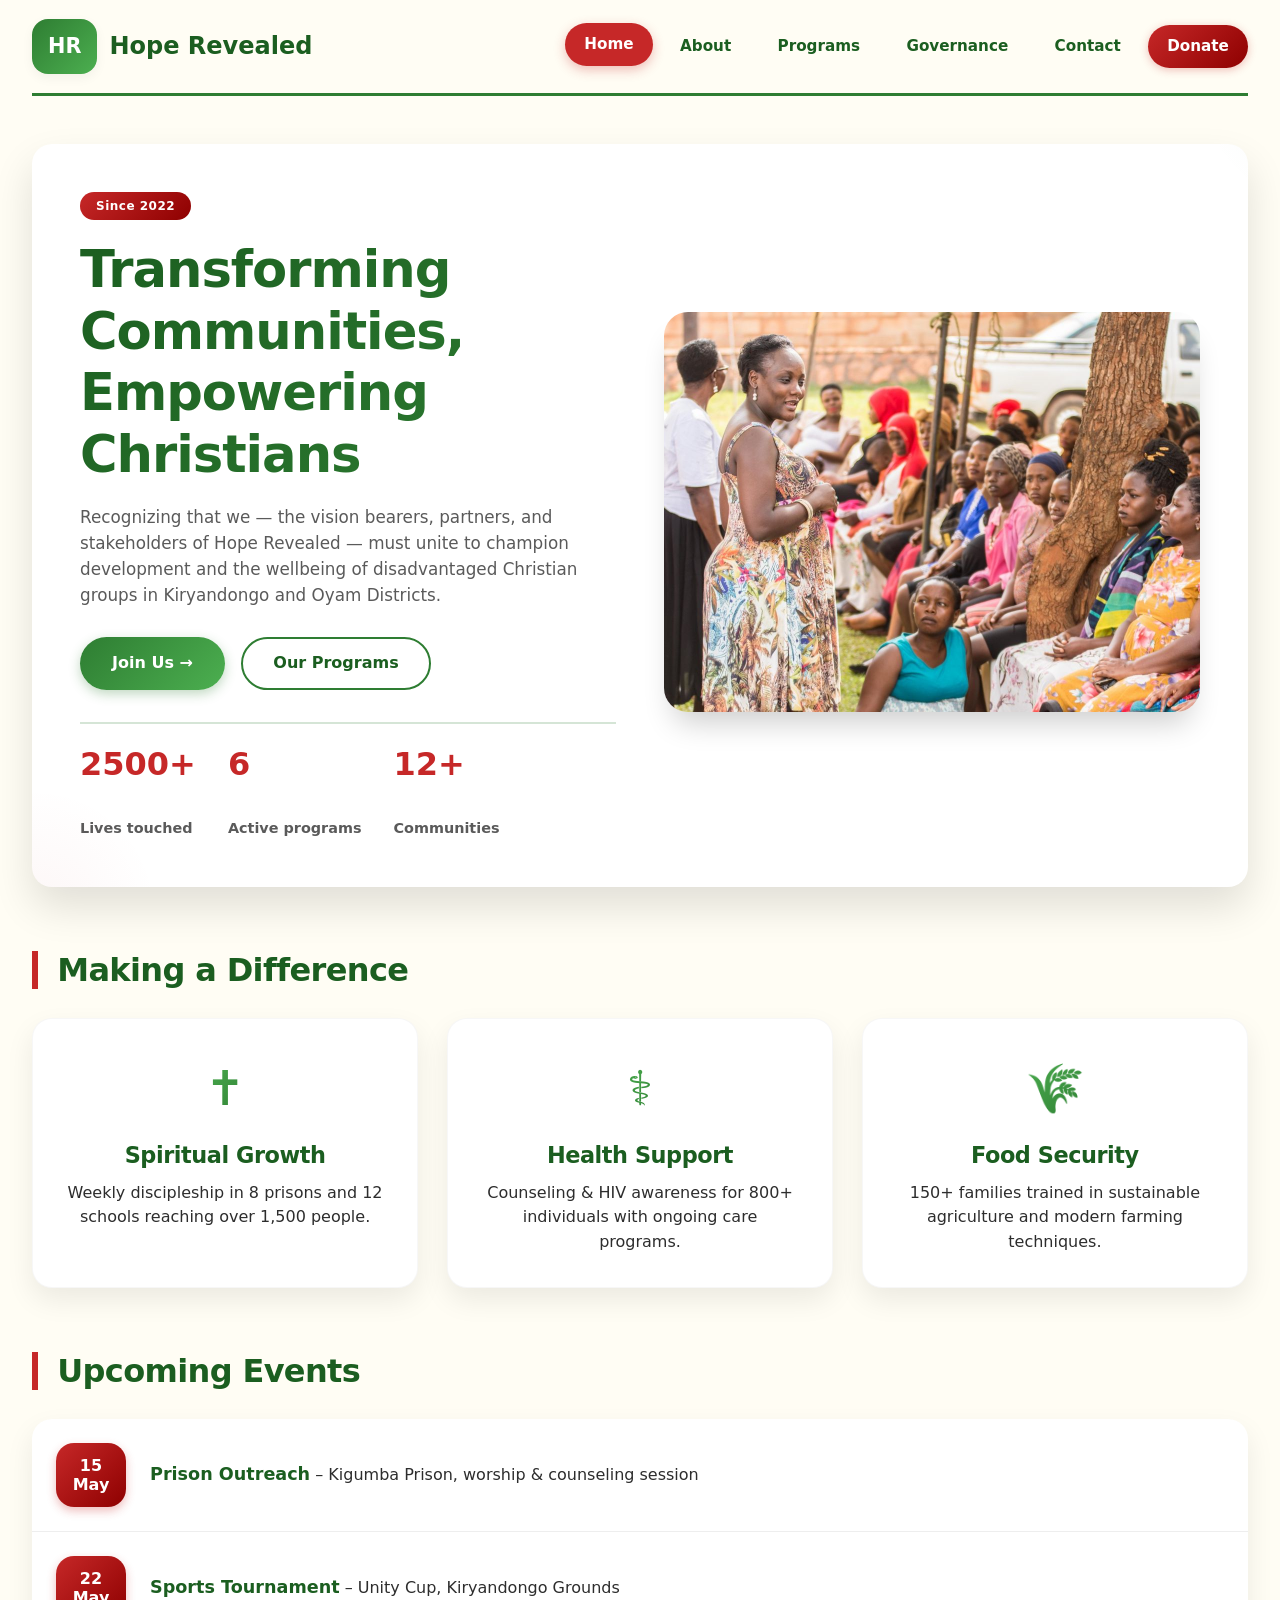
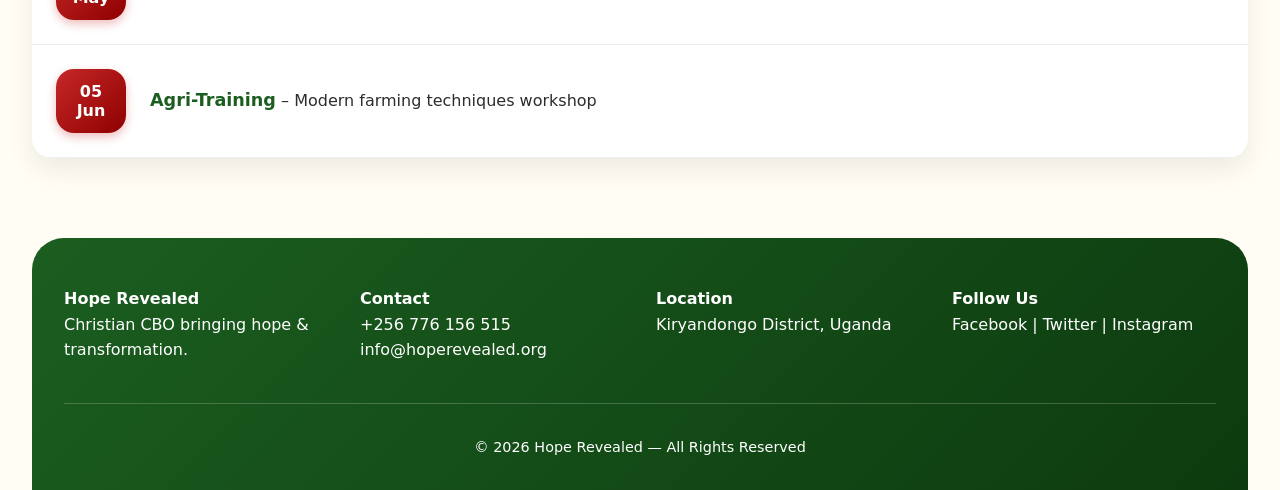
==== index.html @ 09e54751 "Update index.html" ====
<!-- index.html (Home Page) -->
<!doctype html>
<html lang="en">
<head>
  <meta charset="utf-8" />
  <meta name="viewport" content="width=device-width,initial-scale=1" />
  <meta name="description" content="Hope Revealed - Christian Community-Based Organization transforming communities in Kiryandongo and Oyam Districts, Uganda." />
  <title>Hope Revealed — Transforming Communities | Home</title>
  <link rel="stylesheet" href="styles.css" />
  <style>
    /* Quick fix for any missing styles */
    body { margin: 0; padding: 0; }
    .wrap { max-width: 1280px; margin: 0 auto; padding: 0 32px; }
  </style>
</head>
<body>
  <div class="wrap">
    <header>
      <a href="logo.png" class="logo">
        <div>HR</div> 
        <span>Hope Revealed</span>
      </a>
      <nav>
        <a href="index.html" class="active">Home</a>
        <a href="about.html">About</a>
        <a href="programs.html">Programs</a>
        <a href="governance.html">Governance</a>
        <a href="contact.html">Contact</a>
        <a href="donate.html" class="cta">Donate</a>
      </nav>
      <button class="mobile-menu-btn" aria-label="Menu">☰</button>
    </header>

    <main>
      <!-- Hero Section -->
      <section class="hero">
        <div class="hero-content">
          <span class="badge">Since 2022</span>
          <h1>Transforming Communities,<br>Empowering Christians</h1>
          <p>
            Recognizing that we — the vision bearers, partners, and stakeholders of Hope Revealed — must unite to champion development and the wellbeing of disadvantaged Christian groups in Kiryandongo and Oyam Districts.
          </p>
          <div class="actions">
            <a href="donate.html" class="primary">Join Us →</a>
            <a href="programs.html" class="secondary">Our Programs</a>
          </div>
          <div class="stats">
            <div><span>2,500+</span><br>Lives touched</div>
            <div><span>6</span><br>Active programs</div>
            <div><span>12+</span><br>Communities</div>
          </div>
        </div>
        <div class="hero-image">
          <img src="communitygathering.jpg" alt="Community gathering in Uganda">
        </div>
      </section>

      <!-- Impact Preview -->
      <section class="impact-preview">
        <h3>Making a Difference</h3>
        <div class="impact-grid">
          <div class="impact-card">
            <div class="impact-icon">✝️</div>
            <h4>Spiritual Growth</h4>
            <p>Weekly discipleship in 8 prisons and 12 schools reaching over 1,500 people.</p>
          </div>
          <div class="impact-card">
            <div class="impact-icon">⚕️</div>
            <h4>Health Support</h4>
            <p>Counseling & HIV awareness for 800+ individuals with ongoing care programs.</p>
          </div>
          <div class="impact-card">
            <div class="impact-icon">🌾</div>
            <h4>Food Security</h4>
            <p>150+ families trained in sustainable agriculture and modern farming techniques.</p>
          </div>
        </div>
      </section>

      <!-- Upcoming Events -->
      <section class="events">
        <h3>Upcoming Events</h3>
        <div class="events-list">
          <div class="event-item">
            <div class="event-date">15<br>May</div>
            <div class="event-detail"><strong>Prison Outreach</strong> – Kigumba Prison, worship & counseling session</div>
          </div>
          <div class="event-item">
            <div class="event-date">22<br>May</div>
            <div class="event-detail"><strong>Sports Tournament</strong> – Unity Cup, Kiryandongo Grounds</div>
          </div>
          <div class="event-item">
            <div class="event-date">05<br>Jun</div>
            <div class="event-detail"><strong>Agri-Training</strong> – Modern farming techniques workshop</div>
          </div>
        </div>
      </section>
    </main>

    <footer>
      <div class="footer-grid">
        <div><strong>Hope Revealed</strong><br>Christian CBO bringing hope & transformation.</div>
        <div><strong>Contact</strong><br>+256 776 156 515<br>info@hoperevealed.org</div>
        <div><strong>Location</strong><br>Kiryandongo District, Uganda</div>
        <div><strong>Follow Us</strong><br>Facebook | Twitter | Instagram</div>
      </div>
      <div class="footer-bottom">© <span id="year"></span> Hope Revealed — All Rights Reserved</div>
    </footer>
  </div>
  <script src="script.js"></script>
</body>
</html>
---- styles.css ----
/* styles.css - Modern Charity Website with Enhanced Graphics & UX */
:root {
  --green: #2e7d32;
  --green-dark: #1b5e20;
  --green-light: #4caf50;
  --red: #c62828;
  --red-dark: #8e0000;
  --cream: #fffdf4;
  --text: #2d2d2d;
  --text-light: #5a5a5a;
  --card: #ffffff;
  --radius: 20px;
  --radius-sm: 14px;
  --maxw: 1280px;
  --shadow-sm: 0 4px 12px rgba(0,0,0,0.05);
  --shadow-md: 0 12px 28px rgba(0,0,0,0.08);
  --shadow-lg: 0 20px 40px rgba(0,0,0,0.12);
  --transition: all 0.3s cubic-bezier(0.2, 0.9, 0.4, 1.1);
}

* {
  margin: 0;
  padding: 0;
  box-sizing: border-box;
}

body {
  background: var(--cream);
  color: var(--text);
  line-height: 1.55;
  font-family: 'Inter', system-ui, -apple-system, 'Segoe UI', Roboto, 'Helvetica Neue', sans-serif;
  overflow-x: hidden;
}

.wrap {
  max-width: var(--maxw);
  margin: 0 auto;
  padding: 0 32px;
}

/* Typography */
h1, h2, h3, h4 {
  font-weight: 700;
  line-height: 1.2;
  letter-spacing: -0.02em;
}

h1 {
  font-size: 3.2rem;
  background: linear-gradient(135deg, var(--green-dark) 0%, var(--green) 100%);
  -webkit-background-clip: text;
  background-clip: text;
  color: transparent;
  margin-bottom: 1rem;
}

h3 {
  font-size: 2rem;
  margin-bottom: 1.8rem;
  border-left: 6px solid var(--red);
  padding-left: 1.2rem;
  color: var(--green-dark);
}

/* Header - Enhanced */
header {
  display: flex;
  justify-content: space-between;
  align-items: center;
  padding: 1.2rem 0;
  border-bottom: 3px solid var(--green);
  flex-wrap: wrap;
  gap: 1rem;
  backdrop-filter: blur(0px);
  background: rgba(255, 253, 244, 0.95);
  position: sticky;
  top: 0;
  z-index: 100;
  transition: var(--transition);
}

.logo {
  display: flex;
  align-items: center;
  gap: 0.75rem;
  font-weight: 700;
  font-size: 1.5rem;
  color: var(--green-dark);
  text-decoration: none;
  transition: var(--transition);
}

.logo:hover {
  transform: scale(1.02);
}

.logo div {
  background: linear-gradient(135deg, var(--green), var(--green-light));
  color: white;
  padding: 0.7rem 1rem;
  border-radius: 16px;
  font-size: 1.3rem;
  box-shadow: var(--shadow-sm);
}

nav {
  display: flex;
  gap: 0.5rem;
  flex-wrap: wrap;
}

nav a {
  text-decoration: none;
  color: var(--green-dark);
  font-weight: 600;
  padding: 0.6rem 1.2rem;
  border-radius: 40px;
  transition: var(--transition);
  font-size: 0.95rem;
}

nav a:hover, nav a.active {
  background: var(--red);
  color: white;
  transform: translateY(-2px);
  box-shadow: 0 4px 12px rgba(198, 40, 40, 0.3);
}

.cta {
  background: linear-gradient(135deg, var(--red), var(--red-dark));
  color: white !important;
  box-shadow: 0 2px 8px rgba(198, 40, 40, 0.3);
}

.mobile-menu-btn {
  display: none;
  background: var(--green);
  border: none;
  font-size: 1.8rem;
  cursor: pointer;
  color: white;
  padding: 0.5rem 1rem;
  border-radius: 12px;
}

/* Hero Section - Enhanced Graphics */
.hero {
  display: grid;
  grid-template-columns: 1fr 1fr;
  gap: 3rem;
  align-items: center;
  margin: 3rem 0 4rem 0;
  background: var(--card);
  border-radius: var(--radius);
  padding: 3rem;
  box-shadow: var(--shadow-lg);
  position: relative;
  overflow: hidden;
}

.hero::before {
  content: '';
  position: absolute;
  top: -30%;
  right: -20%;
  width: 300px;
  height: 300px;
  background: radial-gradient(circle, rgba(46,125,50,0.05) 0%, transparent 70%);
  border-radius: 50%;
  pointer-events: none;
}

.hero::after {
  content: '';
  position: absolute;
  bottom: -20%;
  left: -10%;
  width: 250px;
  height: 250px;
  background: radial-gradient(circle, rgba(198,40,40,0.04) 0%, transparent 70%);
  border-radius: 50%;
  pointer-events: none;
}

.badge {
  background: linear-gradient(135deg, var(--red), var(--red-dark));
  color: white;
  padding: 0.3rem 1rem;
  border-radius: 40px;
  font-size: 0.75rem;
  display: inline-block;
  margin-bottom: 1.2rem;
  font-weight: 600;
  letter-spacing: 0.5px;
}

.hero h1 {
  margin-bottom: 1.2rem;
}

.hero p {
  color: var(--text-light);
  margin-bottom: 1.8rem;
  font-size: 1.05rem;
}

.actions {
  display: flex;
  gap: 1rem;
  margin-bottom: 2rem;
  flex-wrap: wrap;
}

.primary {
  background: linear-gradient(135deg, var(--green), var(--green-light));
  color: white;
  padding: 0.85rem 2rem;
  border-radius: 50px;
  text-decoration: none;
  font-weight: 600;
  transition: var(--transition);
  display: inline-block;
  box-shadow: 0 4px 12px rgba(46,125,50,0.3);
}

.secondary {
  border: 2px solid var(--green);
  color: var(--green-dark);
  padding: 0.75rem 1.9rem;
  border-radius: 50px;
  text-decoration: none;
  font-weight: 600;
  transition: var(--transition);
  background: transparent;
}

.primary:hover, .secondary:hover {
  transform: translateY(-3px);
  box-shadow: 0 8px 20px rgba(0,0,0,0.15);
}

.secondary:hover {
  background: var(--green);
  color: white;
  border-color: transparent;
}

.stats {
  display: flex;
  gap: 2rem;
  margin-top: 1rem;
  padding-top: 1rem;
  border-top: 2px solid rgba(46,125,50,0.2);
}

.stats div {
  font-weight: 600;
  font-size: 0.9rem;
  color: var(--text-light);
}

.stats span {
  font-size: 2rem;
  color: var(--red);
  display: block;
  font-weight: 800;
  margin-bottom: 0.3rem;
}

.hero-image img {
  width: 100%;
  border-radius: 24px;
  object-fit: cover;
  height: 400px;
  box-shadow: 0 20px 30px -10px rgba(0,0,0,0.2);
  transition: var(--transition);
}

.hero-image img:hover {
  transform: scale(1.02);
}

/* Impact Cards */
.impact-preview, .events, .core-values {
  margin: 4rem 0;
}

.impact-grid, .values-grid {
  display: grid;
  grid-template-columns: repeat(auto-fit, minmax(280px, 1fr));
  gap: 1.8rem;
}

.impact-card {
  background: var(--card);
  padding: 2rem;
  border-radius: var(--radius);
  text-align: center;
  box-shadow: var(--shadow-md);
  transition: var(--transition);
  border: 1px solid rgba(0,0,0,0.03);
}

.impact-card:hover {
  transform: translateY(-6px);
  box-shadow: var(--shadow-lg);
}

.impact-icon {
  font-size: 3rem;
  margin-bottom: 1rem;
  display: inline-block;
  background: linear-gradient(135deg, var(--green-light), var(--green));
  -webkit-background-clip: text;
  background-clip: text;
  color: transparent;
}

.impact-card h4 {
  font-size: 1.4rem;
  margin-bottom: 0.75rem;
  color: var(--green-dark);
}

/* Events List */
.events-list {
  background: var(--card);
  border-radius: var(--radius);
  overflow: hidden;
  box-shadow: var(--shadow-md);
}

.event-item {
  display: flex;
  gap: 1.5rem;
  padding: 1.5rem;
  border-bottom: 1px solid #eee;
  align-items: center;
  transition: var(--transition);
}

.event-item:hover {
  background: #fafaf5;
  transform: translateX(5px);
}

.event-date {
  background: linear-gradient(135deg, var(--red), var(--red-dark));
  color: white;
  text-align: center;
  min-width: 70px;
  padding: 0.8rem;
  border-radius: 18px;
  font-weight: 800;
  line-height: 1.2;
  box-shadow: 0 4px 10px rgba(198,40,40,0.3);
}

.event-detail strong {
  color: var(--green-dark);
  font-size: 1.1rem;
}

/* Programs Detail Page */
.programs-detailed {
  display: flex;
  flex-direction: column;
  gap: 2rem;
  margin: 3rem 0;
}

.program-card {
  display: grid;
  grid-template-columns: 280px 1fr;
  background: var(--card);
  border-radius: var(--radius);
  overflow: hidden;
  box-shadow: var(--shadow-md);
  transition: var(--transition);
}

.program-card:hover {
  transform: translateY(-4px);
  box-shadow: var(--shadow-lg);
}

.program-card img {
  width: 100%;
  height: 100%;
  object-fit: cover;
  transition: var(--transition);
}

.program-card:hover img {
  transform: scale(1.05);
}

.program-content {
  padding: 2rem;
}

.program-content h3 {
  border-left: none;
  padding-left: 0;
  margin-bottom: 1rem;
  font-size: 1.6rem;
}

/* Governance & Leadership */
.leaders-grid {
  display: flex;
  flex-wrap: wrap;
  gap: 2rem;
  margin: 2rem 0;
}

.leader-card {
  background: var(--card);
  border-radius: var(--radius);
  padding: 2rem;
  text-align: center;
  flex: 1;
  min-width: 220px;
  box-shadow: var(--shadow-md);
  transition: var(--transition);
}

.leader-card:hover {
  transform: translateY(-5px);
}

.leader-card img {
  width: 130px;
  height: 130px;
  border-radius: 100px;
  object-fit: cover;
  margin-bottom: 1.2rem;
  border: 4px solid var(--green);
  padding: 3px;
}

.board-list {
  background: var(--card);
  border-radius: var(--radius);
  padding: 2rem;
  box-shadow: var(--shadow-sm);
}

.board-list div {
  padding: 0.8rem;
  border-bottom: 1px solid #eee;
  font-size: 1rem;
}

/* Contact Page - Enhanced */
.contact-page-grid {
  display: grid;
  grid-template-columns: 1fr 1fr;
  gap: 2.5rem;
  margin: 3rem 0;
}

.contact-form-container {
  background: var(--card);
  padding: 2rem;
  border-radius: var(--radius);
  box-shadow: var(--shadow-md);
}

form input, form select, form textarea {
  width: 100%;
  padding: 0.9rem 1rem;
  margin-bottom: 1.2rem;
  border: 1px solid #e0e0e0;
  border-radius: 14px;
  font-family: inherit;
  font-size: 1rem;
  transition: var(--transition);
}

form input:focus, form select:focus, form textarea:focus {
  outline: none;
  border-color: var(--green);
  box-shadow: 0 0 0 3px rgba(46,125,50,0.1);
}

form button {
  background: linear-gradient(135deg, var(--red), var(--red-dark));
  color: white;
  border: none;
  padding: 1rem 2rem;
  border-radius: 50px;
  cursor: pointer;
  font-weight: 700;
  font-size: 1rem;
  transition: var(--transition);
  width: 100%;
}

form button:hover {
  transform: translateY(-2px);
  box-shadow: 0 8px 20px rgba(198,40,40,0.3);
}

.info-card {
  background: var(--card);
  padding: 2rem;
  border-radius: var(--radius);
  box-shadow: var(--shadow-md);
  height: 100%;
}

.info-card h4 {
  color: var(--green-dark);
  margin: 1rem 0 0.5rem;
  font-size: 1.2rem;
}

.map-placeholder {
  background: linear-gradient(135deg, #f5f5ee, #ecece3);
  padding: 1.5rem;
  text-align: center;
  border-radius: 16px;
  margin-top: 1.5rem;
  font-weight: 500;
}

/* FAQ Section */
.faq-section {
  margin: 3rem 0;
}

details {
  background: var(--card);
  margin-bottom: 1rem;
  padding: 1rem 1.5rem;
  border-radius: var(--radius-sm);
  cursor: pointer;
  transition: var(--transition);
}

details:hover {
  box-shadow: var(--shadow-sm);
}

summary {
  font-weight: 700;
  color: var(--green-dark);
  padding: 0.5rem 0;
}

details p {
  margin-top: 1rem;
  padding-top: 1rem;
  border-top: 1px solid #eee;
  color: var(--text-light);
}

/* Donate Page */
.donate-grid {
  display: grid;
  grid-template-columns: 1fr 0.9fr;
  gap: 2.5rem;
  margin: 3rem 0;
}

.donate-form-panel {
  background: var(--card);
  padding: 2rem;
  border-radius: var(--radius);
  box-shadow: var(--shadow-md);
}

.donation-buttons {
  display: flex;
  flex-wrap: wrap;
  gap: 0.8rem;
  margin: 1.5rem 0;
}

.donate-amt {
  background: #f0f0ea;
  border: none;
  padding: 0.8rem 1.5rem;
  border-radius: 50px;
  font-weight: 700;
  cursor: pointer;
  transition: var(--transition);
  font-size: 1rem;
}

.donate-amt:hover {
  background: var(--green);
  color: white;
  transform: translateY(-2px);
}

.donor-details input {
  margin: 0.8rem 0;
}

.donate-submit {
  margin-top: 1rem;
  width: 100%;
}

.secure-note {
  text-align: center;
  margin-top: 1rem;
  font-size: 0.85rem;
  color: var(--text-light);
}

.donate-impact ul {
  list-style: none;
  padding: 1rem 0;
}

.donate-impact li {
  padding: 0.6rem 0;
  border-bottom: 1px solid #eee;
  display: flex;
  align-items: center;
  gap: 0.8rem;
}

.donate-impact li::before {
  content: "✓";
  color: var(--green);
  font-weight: bold;
  font-size: 1.2rem;
}

/* CTA Banner */
.cta-banner {
  background: linear-gradient(135deg, var(--green), var(--green-dark));
  color: white;
  padding: 3rem;
  text-align: center;
  border-radius: var(--radius);
  margin: 3rem 0;
  box-shadow: var(--shadow-lg);
}

.cta-banner h3 {
  color: white;
  border-left-color: white;
  margin-bottom: 1rem;
}

/* Page Header */
.page-header {
  text-align: center;
  margin: 3rem 0 2rem;
}

.page-header h1 {
  background: linear-gradient(135deg, var(--green-dark), var(--green));
  -webkit-background-clip: text;
  background-clip: text;
  color: transparent;
  margin-bottom: 0.5rem;
}

.page-header p {
  color: var(--text-light);
  font-size: 1.1rem;
}

/* Footer - Enhanced */
footer {
  margin-top: 5rem;
  background: linear-gradient(135deg, var(--green-dark), #0d3b0f);
  color: white;
  border-radius: 32px 32px 0 0;
  padding: 3rem 2rem 2rem;
}

.footer-grid {
  display: grid;
  grid-template-columns: repeat(auto-fit, minmax(200px, 1fr));
  gap: 2rem;
  margin-bottom: 2.5rem;
}

.footer-grid div {
  line-height: 1.6;
}

.footer-bottom {
  text-align: center;
  border-top: 1px solid rgba(255,255,255,0.2);
  padding-top: 2rem;
  font-size: 0.9rem;
}

/* Mission Vision Cards */
.mission-vision {
  display: grid;
  grid-template-columns: 1fr 1fr;
  gap: 2rem;
  margin: 3rem 0;
}

.mission-vision .card {
  background: var(--card);
  padding: 2rem;
  border-radius: var(--radius);
  box-shadow: var(--shadow-md);
  transition: var(--transition);
}

.mission-vision .card:hover {
  transform: translateY(-4px);
}

/* Mobile Responsive - Improved */
@media (max-width: 900px) {
  .wrap {
    padding: 0 20px;
  }
  
  h1 {
    font-size: 2.2rem;
  }
  
  h3 {
    font-size: 1.6rem;
  }
  
  .hero {
    grid-template-columns: 1fr;
    padding: 2rem;
    gap: 2rem;
  }
  
  .hero-image img {
    height: 280px;
  }
  
  .contact-page-grid, .donate-grid, .program-card, .mission-vision {
    grid-template-columns: 1fr;
  }
  
  nav {
    display: none;
    width: 100%;
    flex-direction: column;
    align-items: center;
    background: var(--cream);
    padding: 1rem;
    border-radius: var(--radius-sm);
    box-shadow: var(--shadow-md);
  }
  
  nav.show {
    display: flex;
  }
  
  .mobile-menu-btn {
    display: block;
  }
  
  .stats {
    justify-content: space-around;
  }
  
  .stats span {
    font-size: 1.5rem;
  }
  
  .program-card {
    grid-template-columns: 1fr;
  }
  
  .program-card img {
    height: 200px;
  }
  
  .leaders-grid {
    flex-direction: column;
  }
  
  .footer-grid {
    grid-template-columns: 1fr;
    text-align: center;
  }
}

@media (max-width: 550px) {
  .actions {
    flex-direction: column;
  }
  
  .primary, .secondary {
    text-align: center;
  }
  
  .impact-grid, .values-grid {
    grid-template-columns: 1fr;
  }
  
  .event-item {
    flex-direction: column;
    text-align: center;
  }
}
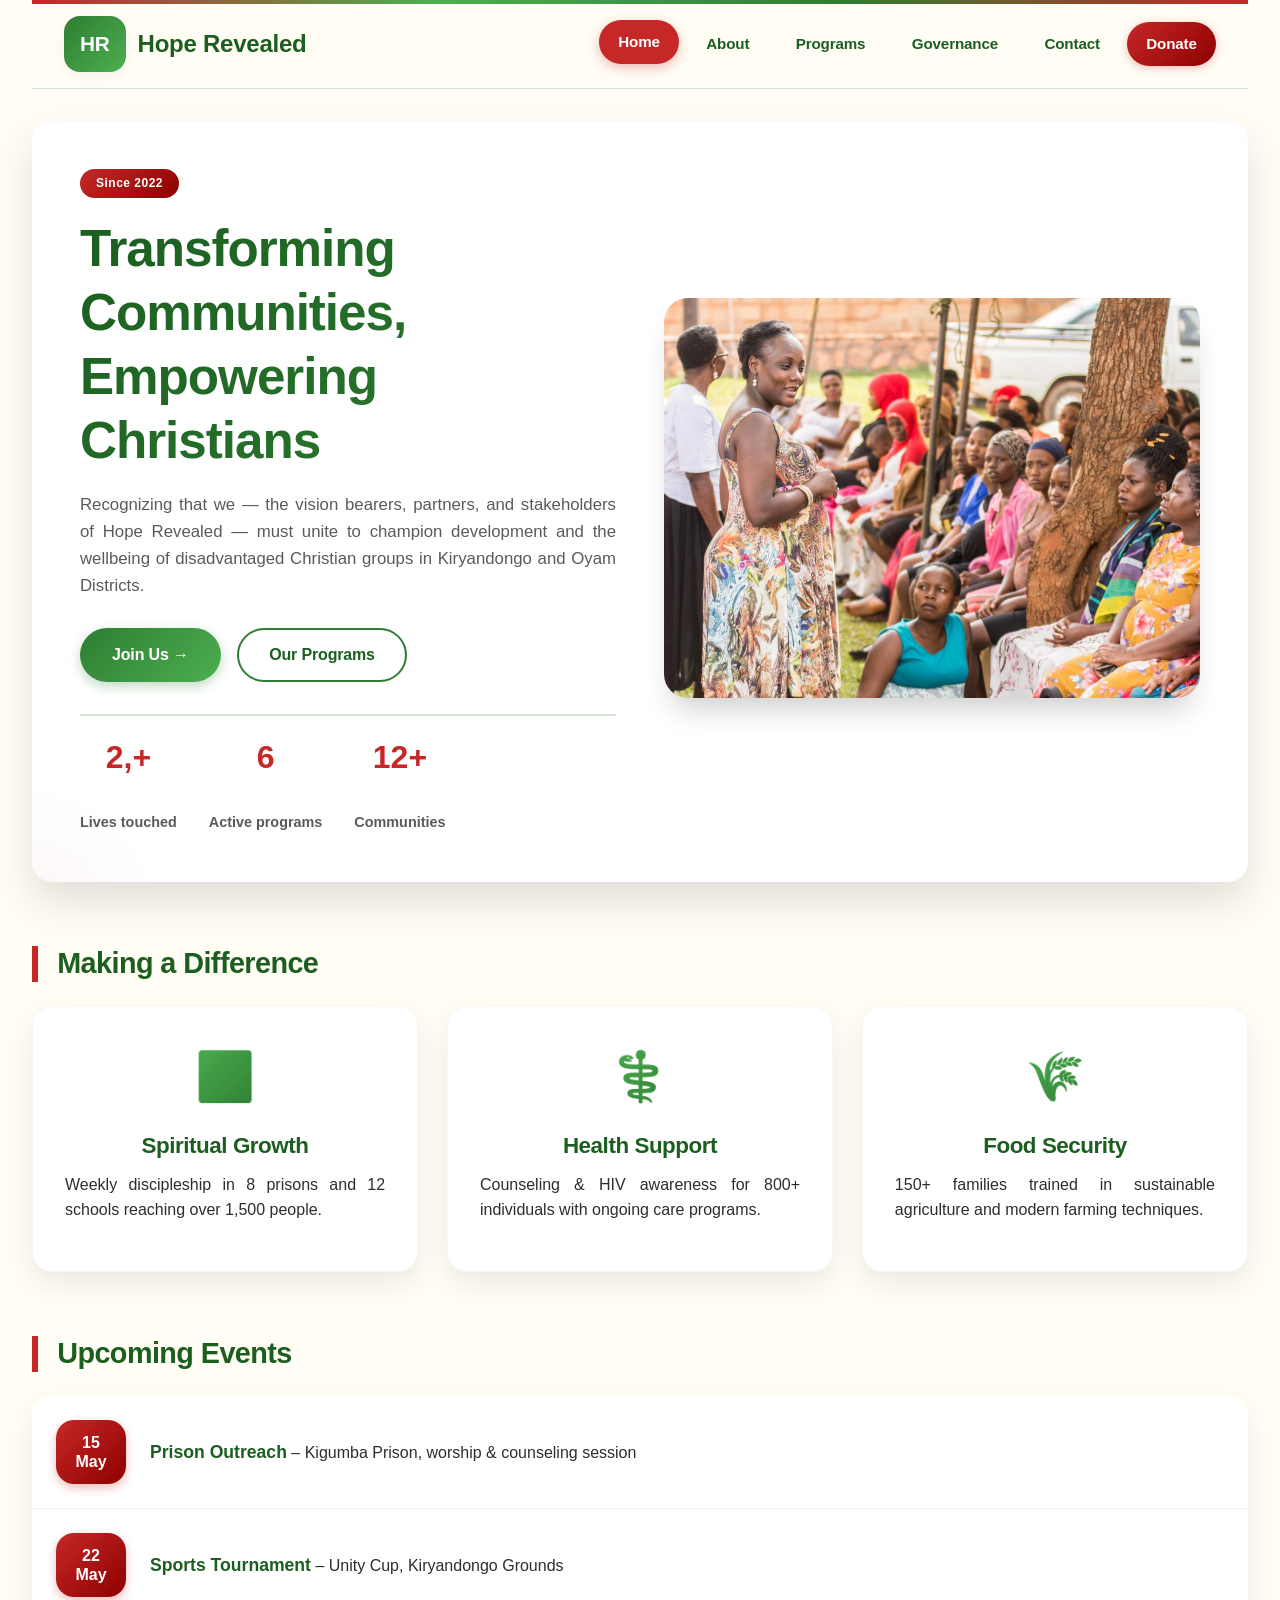
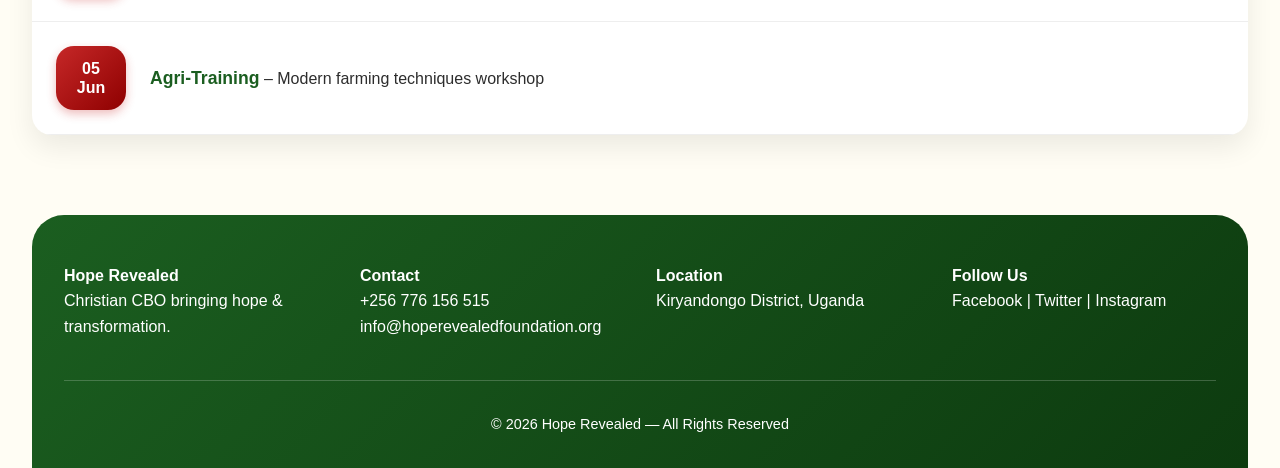
==== commit cb67839d: "Update index.html" ====
--- a/index.html
+++ b/index.html
@@ -16,7 +16,7 @@
 <body>
   <div class="wrap">
     <header>
-      <a href="logo.png" class="logo">
+      <a href="logo.jpeg" class="logo">
         <div>HR</div> 
         <span>Hope Revealed</span>
       </a>
@@ -100,7 +100,7 @@
     <footer>
       <div class="footer-grid">
         <div><strong>Hope Revealed</strong><br>Christian CBO bringing hope & transformation.</div>
-        <div><strong>Contact</strong><br>+256 776 156 515<br>info@hoperevealed.org</div>
+        <div><strong>Contact</strong><br>+256 776 156 515<br>info@hoperevealedfoundation.org</div>
         <div><strong>Location</strong><br>Kiryandongo District, Uganda</div>
         <div><strong>Follow Us</strong><br>Facebook | Twitter | Instagram</div>
       </div>
--- a/styles.css
+++ b/styles.css
@@ -27,9 +27,32 @@
 body {
   background: var(--cream);
   color: var(--text);
-  line-height: 1.55;
-  font-family: 'Inter', system-ui, -apple-system, 'Segoe UI', Roboto, 'Helvetica Neue', sans-serif;
+  line-height: 1.6;
+  font-family: 'Inter', -apple-system, BlinkMacSystemFont, 'Segoe UI', Roboto, 'Helvetica Neue', sans-serif;
   overflow-x: hidden;
+  font-weight: 400;
+  font-size: 16px;
+}
+
+/* Modern font system - consistent & clean */
+h1, h2, h3, h4, .logo, nav a, .cta, .primary, .secondary {
+  font-family: 'Inter', -apple-system, BlinkMacSystemFont, 'Segoe UI', sans-serif;
+  font-weight: 600;
+  letter-spacing: -0.01em;
+}
+
+p, li, .card, .board-list div, .event-detail, .info-card {
+  font-weight: 400;
+  letter-spacing: normal;
+}
+
+/* Text alignment utilities */
+.text-center {
+  text-align: center;
+}
+
+.text-justify {
+  text-align: justify;
 }
 
 .wrap {
@@ -38,10 +61,10 @@
   padding: 0 32px;
 }
 
-/* Typography */
+/* Typography with refined spacing */
 h1, h2, h3, h4 {
   font-weight: 700;
-  line-height: 1.2;
+  line-height: 1.25;
   letter-spacing: -0.02em;
 }
 
@@ -52,31 +75,63 @@
   background-clip: text;
   color: transparent;
   margin-bottom: 1rem;
+  text-align: center;
+}
+
+h2 {
+  font-size: 2.2rem;
+  margin-bottom: 1.5rem;
+  color: var(--green-dark);
+  text-align: center;
 }
 
 h3 {
-  font-size: 2rem;
-  margin-bottom: 1.8rem;
+  font-size: 1.8rem;
+  margin-bottom: 1.5rem;
   border-left: 6px solid var(--red);
   padding-left: 1.2rem;
   color: var(--green-dark);
 }
 
-/* Header - Enhanced */
+h4 {
+  font-size: 1.3rem;
+  margin-bottom: 0.8rem;
+  color: var(--green-dark);
+}
+
+p {
+  margin-bottom: 1rem;
+  text-align: justify;
+}
+
+/* Header - Enhanced Banner Visibility */
 header {
   display: flex;
   justify-content: space-between;
   align-items: center;
-  padding: 1.2rem 0;
-  border-bottom: 3px solid var(--green);
+  padding: 1rem 2rem;
   flex-wrap: wrap;
   gap: 1rem;
-  backdrop-filter: blur(0px);
-  background: rgba(255, 253, 244, 0.95);
+  background: rgba(255, 253, 244, 0.98);
+  backdrop-filter: blur(8px);
   position: sticky;
   top: 0;
-  z-index: 100;
-  transition: var(--transition);
+  z-index: 1000;
+  transition: var(--transition);
+  border-bottom: 1px solid rgba(46, 125, 50, 0.2);
+  box-shadow: 0 2px 20px rgba(0,0,0,0.06);
+}
+
+/* Improved banner strip on the head - prominent but elegant */
+header::before {
+  content: '';
+  position: absolute;
+  top: 0;
+  left: 0;
+  right: 0;
+  height: 4px;
+  background: linear-gradient(90deg, var(--red), var(--green-light), var(--green), var(--red));
+  z-index: 1001;
 }
 
 .logo {
@@ -107,6 +162,7 @@
   display: flex;
   gap: 0.5rem;
   flex-wrap: wrap;
+  align-items: center;
 }
 
 nav a {
@@ -149,7 +205,7 @@
   grid-template-columns: 1fr 1fr;
   gap: 3rem;
   align-items: center;
-  margin: 3rem 0 4rem 0;
+  margin: 2rem 0 4rem 0;
   background: var(--card);
   border-radius: var(--radius);
   padding: 3rem;
@@ -195,6 +251,7 @@
 }
 
 .hero h1 {
+  text-align: left;
   margin-bottom: 1.2rem;
 }
 
@@ -202,6 +259,7 @@
   color: var(--text-light);
   margin-bottom: 1.8rem;
   font-size: 1.05rem;
+  text-align: justify;
 }
 
 .actions {
@@ -221,6 +279,7 @@
   transition: var(--transition);
   display: inline-block;
   box-shadow: 0 4px 12px rgba(46,125,50,0.3);
+  text-align: center;
 }
 
 .secondary {
@@ -232,6 +291,7 @@
   font-weight: 600;
   transition: var(--transition);
   background: transparent;
+  text-align: center;
 }
 
 .primary:hover, .secondary:hover {
@@ -251,12 +311,14 @@
   margin-top: 1rem;
   padding-top: 1rem;
   border-top: 2px solid rgba(46,125,50,0.2);
+  justify-content: flex-start;
 }
 
 .stats div {
   font-weight: 600;
   font-size: 0.9rem;
   color: var(--text-light);
+  text-align: center;
 }
 
 .stats span {
@@ -320,6 +382,11 @@
   font-size: 1.4rem;
   margin-bottom: 0.75rem;
   color: var(--green-dark);
+  text-align: center;
+}
+
+.impact-card p {
+  text-align: center;
 }
 
 /* Events List */
@@ -361,49 +428,46 @@
   font-size: 1.1rem;
 }
 
-/* Programs Detail Page */
-.programs-detailed {
-  display: flex;
-  flex-direction: column;
-  gap: 2rem;
-  margin: 3rem 0;
-}
-
-.program-card {
+.event-detail p {
+  text-align: left;
+}
+
+/* Programs */
+.programs {
   display: grid;
-  grid-template-columns: 280px 1fr;
-  background: var(--card);
+  grid-template-columns: repeat(auto-fit, minmax(300px,1fr));
+  gap: 24px;
+}
+
+.program {
+  background: white;
+  border-left: 5px solid var(--green);
   border-radius: var(--radius);
   overflow: hidden;
-  box-shadow: var(--shadow-md);
-  transition: var(--transition);
-}
-
-.program-card:hover {
+  box-shadow: 0 4px 12px rgba(0,0,0,0.08);
+  transition: var(--transition);
+}
+
+.program:hover {
   transform: translateY(-4px);
   box-shadow: var(--shadow-lg);
 }
 
-.program-card img {
+.program img {
   width: 100%;
-  height: 100%;
+  height: 200px;
   object-fit: cover;
-  transition: var(--transition);
-}
-
-.program-card:hover img {
-  transform: scale(1.05);
-}
-
-.program-content {
-  padding: 2rem;
-}
-
-.program-content h3 {
-  border-left: none;
-  padding-left: 0;
-  margin-bottom: 1rem;
-  font-size: 1.6rem;
+}
+
+.program h4 {
+  margin: 1rem 1rem 0.5rem;
+  color: var(--green-dark);
+}
+
+.program p {
+  margin: 0 1rem 1.2rem 1rem;
+  color: var(--text-light);
+  text-align: justify;
 }
 
 /* Governance & Leadership */
@@ -412,6 +476,7 @@
   flex-wrap: wrap;
   gap: 2rem;
   margin: 2rem 0;
+  justify-content: center;
 }
 
 .leader-card {
@@ -473,7 +538,7 @@
   margin-bottom: 1.2rem;
   border: 1px solid #e0e0e0;
   border-radius: 14px;
-  font-family: inherit;
+  font-family: 'Inter', sans-serif;
   font-size: 1rem;
   transition: var(--transition);
 }
@@ -554,6 +619,7 @@
   padding-top: 1rem;
   border-top: 1px solid #eee;
   color: var(--text-light);
+  text-align: justify;
 }
 
 /* Donate Page */
@@ -576,6 +642,7 @@
   flex-wrap: wrap;
   gap: 0.8rem;
   margin: 1.5rem 0;
+  justify-content: center;
 }
 
 .donate-amt {
@@ -646,12 +713,13 @@
   color: white;
   border-left-color: white;
   margin-bottom: 1rem;
+  text-align: center;
 }
 
 /* Page Header */
 .page-header {
   text-align: center;
-  margin: 3rem 0 2rem;
+  margin: 2rem 0 2rem;
 }
 
 .page-header h1 {
@@ -660,11 +728,13 @@
   background-clip: text;
   color: transparent;
   margin-bottom: 0.5rem;
+  text-align: center;
 }
 
 .page-header p {
   color: var(--text-light);
   font-size: 1.1rem;
+  text-align: center;
 }
 
 /* Footer - Enhanced */
@@ -685,6 +755,11 @@
 
 .footer-grid div {
   line-height: 1.6;
+  text-align: center;
+}
+
+.footer-grid div p, .footer-grid div strong {
+  text-align: center;
 }
 
 .footer-bottom {
@@ -714,7 +789,56 @@
   transform: translateY(-4px);
 }
 
-/* Mobile Responsive - Improved */
+.mission-vision .card p {
+  text-align: justify;
+}
+
+/* About story section */
+.about-story {
+  display: flex;
+  gap: 2rem;
+  margin: 2rem 0;
+  align-items: center;
+  flex-wrap: wrap;
+}
+
+.about-story .story-text p {
+  text-align: justify;
+}
+
+/* Gallery / Slider container */
+.gallery-container {
+  flex: 1;
+  background: #e7dfd1;
+  border-radius: 28px;
+  padding: 1rem;
+  box-shadow: 0 8px 18px rgba(0,0,0,0.05);
+}
+
+.slider-wrapper {
+  position: relative;
+  width: 100%;
+  overflow: hidden;
+  border-radius: 20px;
+}
+
+.slider {
+  display: flex;
+  transition: transform 0.4s ease-in-out;
+}
+
+.slide {
+  flex: 0 0 100%;
+}
+
+.slide img {
+  width: 100%;
+  height: 280px;
+  object-fit: cover;
+  border-radius: 18px;
+}
+
+/* Responsive - Improved */
 @media (max-width: 900px) {
   .wrap {
     padding: 0 20px;
@@ -722,6 +846,10 @@
   
   h1 {
     font-size: 2.2rem;
+  }
+  
+  h2 {
+    font-size: 1.8rem;
   }
   
   h3 {
@@ -738,7 +866,7 @@
     height: 280px;
   }
   
-  .contact-page-grid, .donate-grid, .program-card, .mission-vision {
+  .contact-page-grid, .donate-grid, .mission-vision {
     grid-template-columns: 1fr;
   }
   
@@ -769,20 +897,24 @@
     font-size: 1.5rem;
   }
   
-  .program-card {
-    grid-template-columns: 1fr;
-  }
-  
-  .program-card img {
-    height: 200px;
-  }
-  
   .leaders-grid {
     flex-direction: column;
   }
   
   .footer-grid {
     grid-template-columns: 1fr;
+  }
+  
+  .about-story {
+    flex-direction: column;
+  }
+  
+  .event-item {
+    flex-direction: column;
+    text-align: center;
+  }
+  
+  .event-detail p {
     text-align: center;
   }
 }
@@ -800,8 +932,34 @@
     grid-template-columns: 1fr;
   }
   
-  .event-item {
-    flex-direction: column;
-    text-align: center;
-  }
-}+  header {
+    padding: 0.8rem 1rem;
+  }
+  
+  .slide img {
+    height: 200px;
+  }
+}
+
+/* Additional alignment fixes */
+.card p, .impact-card p, .program p, .info-card p, .board-list div {
+  text-align: justify;
+}
+
+.hero h1, .page-header h1, .cta-banner h3 {
+  text-align: center;
+}
+
+@media (min-width: 901px) {
+  .hero h1 {
+    text-align: left;
+  }
+  
+  .footer-grid div {
+    text-align: left;
+  }
+  
+  .footer-grid div p, .footer-grid div strong {
+    text-align: left;
+  }
+}
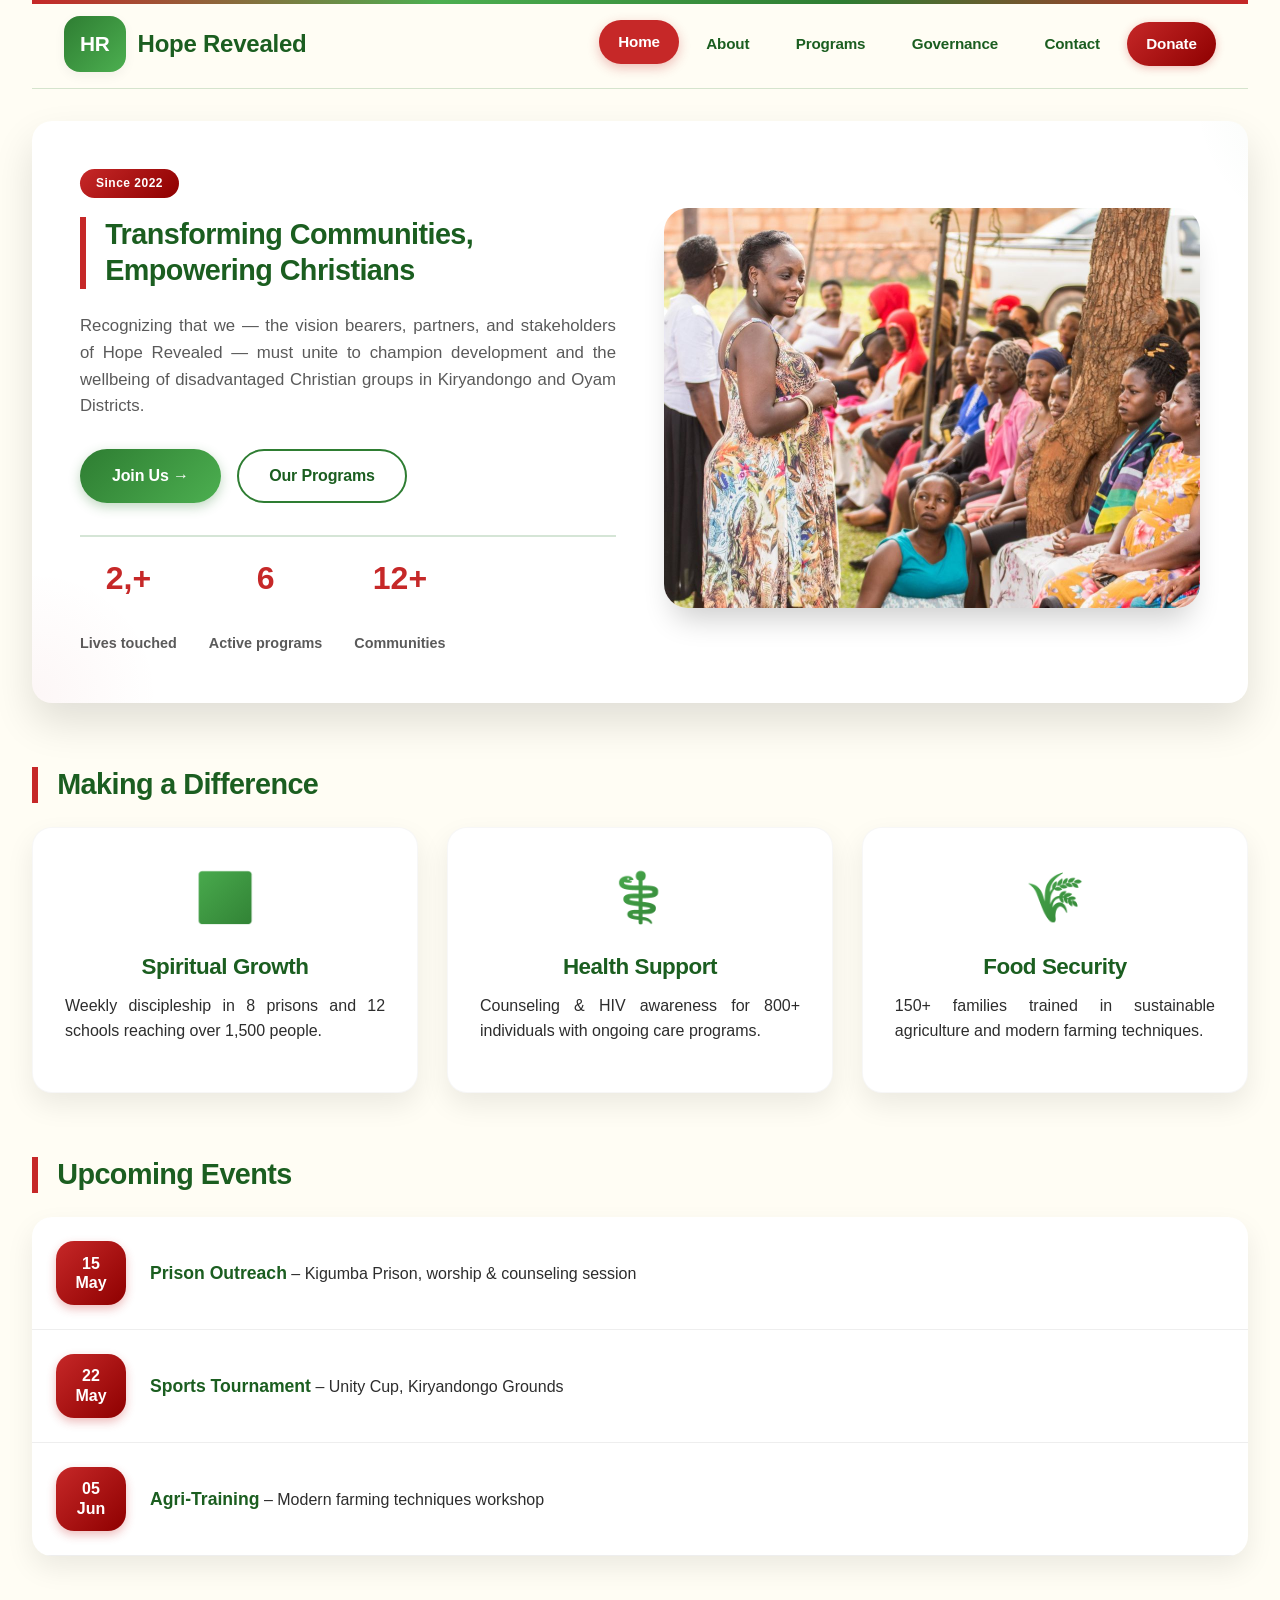
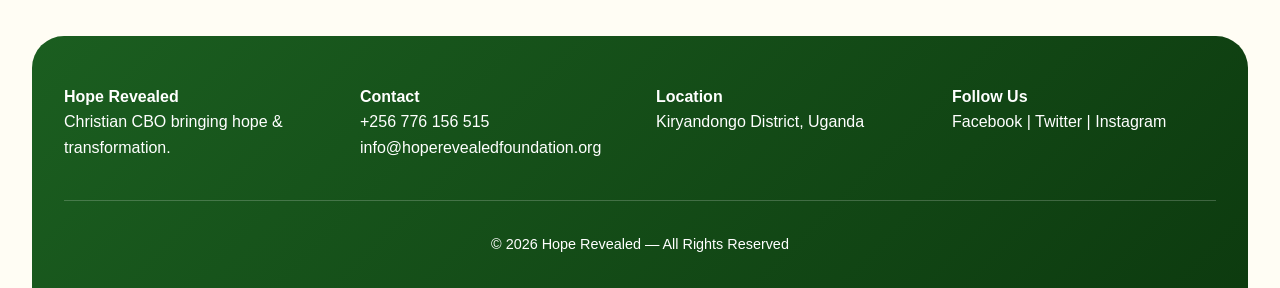
==== commit dc75f722: "Update index.html" ====
--- a/index.html
+++ b/index.html
@@ -36,7 +36,7 @@
       <section class="hero">
         <div class="hero-content">
           <span class="badge">Since 2022</span>
-          <h1>Transforming Communities,<br>Empowering Christians</h1>
+          <h3>Transforming Communities,<br>Empowering Christians</h3>
           <p>
             Recognizing that we — the vision bearers, partners, and stakeholders of Hope Revealed — must unite to champion development and the wellbeing of disadvantaged Christian groups in Kiryandongo and Oyam Districts.
           </p>
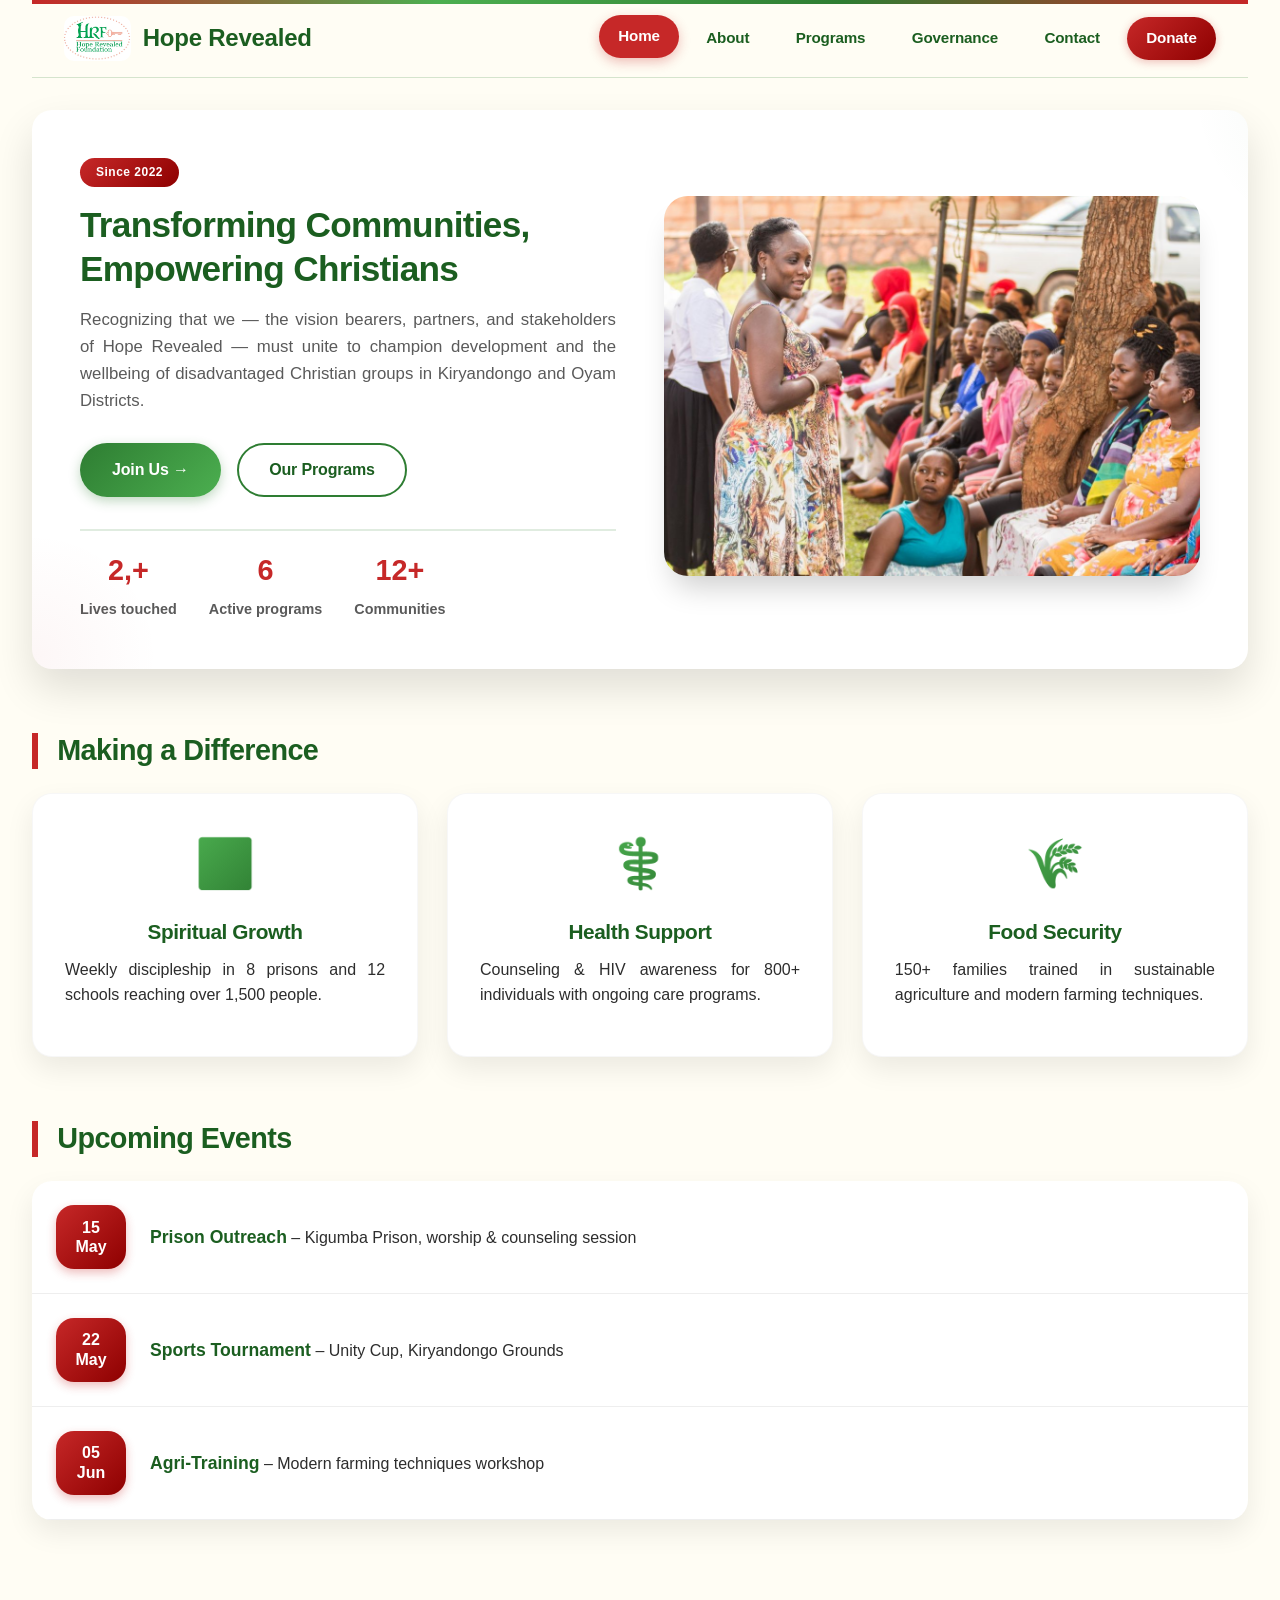
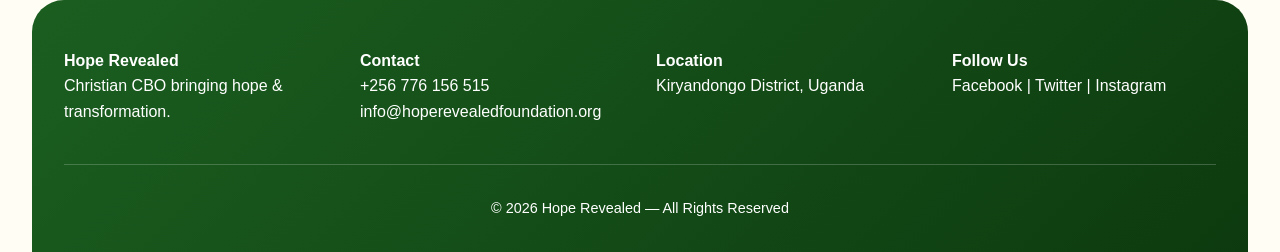
==== commit f9989b80: "Update index.html" ====
--- a/index.html
+++ b/index.html
@@ -1,26 +1,194 @@
-<!-- index.html (Home Page) -->
-<!doctype html>
+<!DOCTYPE html>
 <html lang="en">
 <head>
   <meta charset="utf-8" />
-  <meta name="viewport" content="width=device-width,initial-scale=1" />
+  <meta name="viewport" content="width=device-width, initial-scale=1.0, user-scalable=yes" />
   <meta name="description" content="Hope Revealed - Christian Community-Based Organization transforming communities in Kiryandongo and Oyam Districts, Uganda." />
   <title>Hope Revealed — Transforming Communities | Home</title>
   <link rel="stylesheet" href="styles.css" />
   <style>
-    /* Quick fix for any missing styles */
-    body { margin: 0; padding: 0; }
-    .wrap { max-width: 1280px; margin: 0 auto; padding: 0 32px; }
+    /* Additional homepage refinements that work with styles.css */
+    .hero {
+      display: grid;
+      grid-template-columns: 1fr 1fr;
+      gap: 3rem;
+      align-items: center;
+      margin: 2rem 0 4rem 0;
+      background: var(--card);
+      border-radius: var(--radius);
+      padding: 3rem;
+      box-shadow: var(--shadow-lg);
+      position: relative;
+      overflow: hidden;
+    }
+
+    .hero-content h3 {
+      font-size: 2.2rem;
+      margin-bottom: 1rem;
+      border-left: none;
+      padding-left: 0;
+      color: var(--green-dark);
+    }
+
+    .hero-content p {
+      margin-bottom: 1.8rem;
+      line-height: 1.6;
+    }
+
+    .badge {
+      display: inline-block;
+      background: linear-gradient(135deg, var(--red), var(--red-dark));
+      color: white;
+      padding: 0.3rem 1rem;
+      border-radius: 40px;
+      font-size: 0.75rem;
+      margin-bottom: 1rem;
+      font-weight: 600;
+    }
+
+    .stats {
+      display: flex;
+      gap: 2rem;
+      margin-top: 1.5rem;
+      padding-top: 1rem;
+      border-top: 2px solid rgba(46,125,50,0.15);
+    }
+
+    .stats div {
+      font-weight: 600;
+      font-size: 0.9rem;
+      color: var(--text-light);
+    }
+
+    .stats span {
+      font-size: 1.8rem;
+      color: var(--red);
+      display: block;
+      font-weight: 800;
+      margin-bottom: 0.3rem;
+    }
+
+    .hero-image img {
+      width: 100%;
+      border-radius: 24px;
+      object-fit: cover;
+      height: 380px;
+      box-shadow: 0 20px 30px -10px rgba(0,0,0,0.2);
+      transition: var(--transition);
+    }
+
+    .hero-image img:hover {
+      transform: scale(1.02);
+    }
+
+    .impact-preview, .events {
+      margin: 4rem 0;
+    }
+
+    .impact-grid {
+      display: grid;
+      grid-template-columns: repeat(auto-fit, minmax(280px, 1fr));
+      gap: 1.8rem;
+    }
+
+    .impact-card {
+      background: var(--card);
+      padding: 2rem;
+      border-radius: var(--radius);
+      text-align: center;
+      box-shadow: var(--shadow-md);
+      transition: var(--transition);
+    }
+
+    .impact-card:hover {
+      transform: translateY(-6px);
+      box-shadow: var(--shadow-lg);
+    }
+
+    .impact-icon {
+      font-size: 3rem;
+      margin-bottom: 1rem;
+    }
+
+    .impact-card h4 {
+      font-size: 1.3rem;
+      margin-bottom: 0.75rem;
+      color: var(--green-dark);
+    }
+
+    .events-list {
+      background: var(--card);
+      border-radius: var(--radius);
+      overflow: hidden;
+      box-shadow: var(--shadow-md);
+    }
+
+    .event-item {
+      display: flex;
+      gap: 1.5rem;
+      padding: 1.5rem;
+      border-bottom: 1px solid #eee;
+      align-items: center;
+      transition: var(--transition);
+    }
+
+    .event-item:hover {
+      background: #fafaf5;
+      transform: translateX(5px);
+    }
+
+    .event-date {
+      background: linear-gradient(135deg, var(--red), var(--red-dark));
+      color: white;
+      text-align: center;
+      min-width: 70px;
+      padding: 0.8rem;
+      border-radius: 18px;
+      font-weight: 800;
+      line-height: 1.2;
+    }
+
+    /* Responsive */
+    @media (max-width: 900px) {
+      .hero {
+        grid-template-columns: 1fr;
+        padding: 2rem;
+      }
+      
+      .hero-image img {
+        height: 280px;
+      }
+      
+      .hero-content h3 {
+        font-size: 1.8rem;
+      }
+    }
+
+    @media (max-width: 550px) {
+      .stats {
+        justify-content: space-around;
+      }
+      
+      .stats span {
+        font-size: 1.4rem;
+      }
+      
+      .event-item {
+        flex-direction: column;
+        text-align: center;
+      }
+    }
   </style>
 </head>
 <body>
   <div class="wrap">
     <header>
-      <a href="logo.jpeg" class="logo">
-        <div>HR</div> 
+      <a href="index.html" class="logo">
+        <!-- Fixed logo image display - now using img tag for logo.jpeg -->
+        <img src="logo.jpeg" alt="Hope Revealed Logo" style="height: 45px; width: auto; border-radius: 10px;">
         <span>Hope Revealed</span>
       </a>
-      <nav>
+      <nav id="mainNav">
         <a href="index.html" class="active">Home</a>
         <a href="about.html">About</a>
         <a href="programs.html">Programs</a>
@@ -28,7 +196,7 @@
         <a href="contact.html">Contact</a>
         <a href="donate.html" class="cta">Donate</a>
       </nav>
-      <button class="mobile-menu-btn" aria-label="Menu">☰</button>
+      <button class="mobile-menu-btn" id="menuBtn" aria-label="Menu">☰</button>
     </header>
 
     <main>
@@ -45,9 +213,9 @@
             <a href="programs.html" class="secondary">Our Programs</a>
           </div>
           <div class="stats">
-            <div><span>2,500+</span><br>Lives touched</div>
-            <div><span>6</span><br>Active programs</div>
-            <div><span>12+</span><br>Communities</div>
+            <div><span>2,500+</span>Lives touched</div>
+            <div><span>6</span>Active programs</div>
+            <div><span>12+</span>Communities</div>
           </div>
         </div>
         <div class="hero-image">
@@ -107,6 +275,66 @@
       <div class="footer-bottom">© <span id="year"></span> Hope Revealed — All Rights Reserved</div>
     </footer>
   </div>
+  
+  <!-- Link to external script.js -->
   <script src="script.js"></script>
+  
+  <!-- Homepage specific enhancements -->
+  <script>
+    (function() {
+      // Set copyright year
+      const yearSpan = document.getElementById('year');
+      if (yearSpan && !yearSpan.textContent) {
+        yearSpan.textContent = new Date().getFullYear();
+      }
+      
+      // Mobile menu toggle
+      const menuBtn = document.getElementById('menuBtn');
+      const mainNav = document.getElementById('mainNav');
+      if (menuBtn && mainNav && !menuBtn.hasAttribute('data-home-listener')) {
+        menuBtn.setAttribute('data-home-listener', 'true');
+        menuBtn.addEventListener('click', (e) => {
+          e.stopPropagation();
+          mainNav.classList.toggle('show');
+          const isExpanded = mainNav.classList.contains('show');
+          menuBtn.setAttribute('aria-expanded', isExpanded);
+          menuBtn.innerHTML = isExpanded ? '✕' : '☰';
+          document.body.style.overflow = isExpanded ? 'hidden' : '';
+        });
+        
+        // Close mobile menu when clicking outside
+        document.addEventListener('click', (e) => {
+          if (mainNav.classList.contains('show') && !mainNav.contains(e.target) && !menuBtn.contains(e.target)) {
+            mainNav.classList.remove('show');
+            menuBtn.setAttribute('aria-expanded', 'false');
+            menuBtn.innerHTML = '☰';
+            document.body.style.overflow = '';
+          }
+        });
+      }
+      
+      // Handle logo image error fallback
+      const logoImg = document.querySelector('.logo img');
+      if (logoImg) {
+        logoImg.onerror = function() {
+          this.style.display = 'none';
+          const placeholder = document.createElement('div');
+          placeholder.textContent = 'HR';
+          placeholder.style.background = 'linear-gradient(135deg, var(--green), var(--green-light))';
+          placeholder.style.color = 'white';
+          placeholder.style.width = '45px';
+          placeholder.style.height = '45px';
+          placeholder.style.display = 'flex';
+          placeholder.style.alignItems = 'center';
+          placeholder.style.justifyContent = 'center';
+          placeholder.style.borderRadius = '12px';
+          placeholder.style.fontWeight = 'bold';
+          placeholder.style.fontSize = '1.3rem';
+          this.parentNode.insertBefore(placeholder, this);
+          this.remove();
+        };
+      }
+    })();
+  </script>
 </body>
 </html>
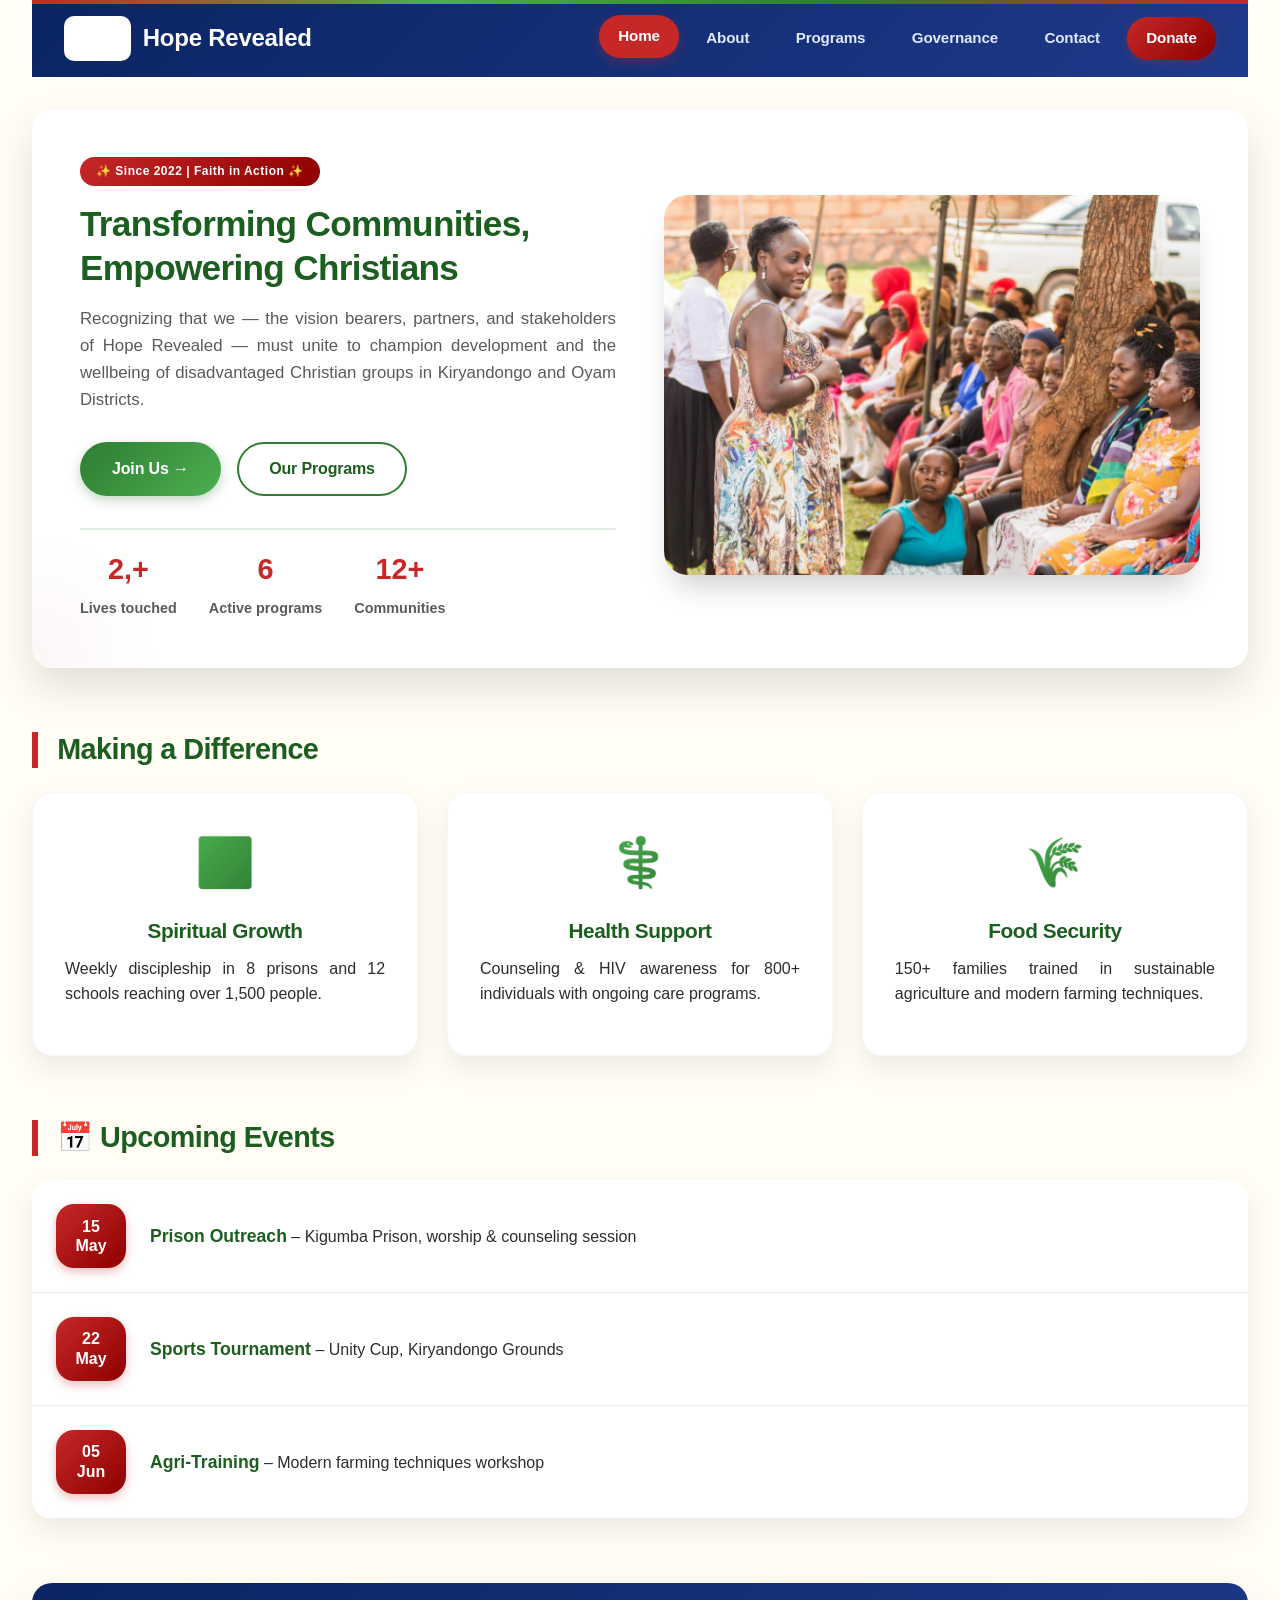
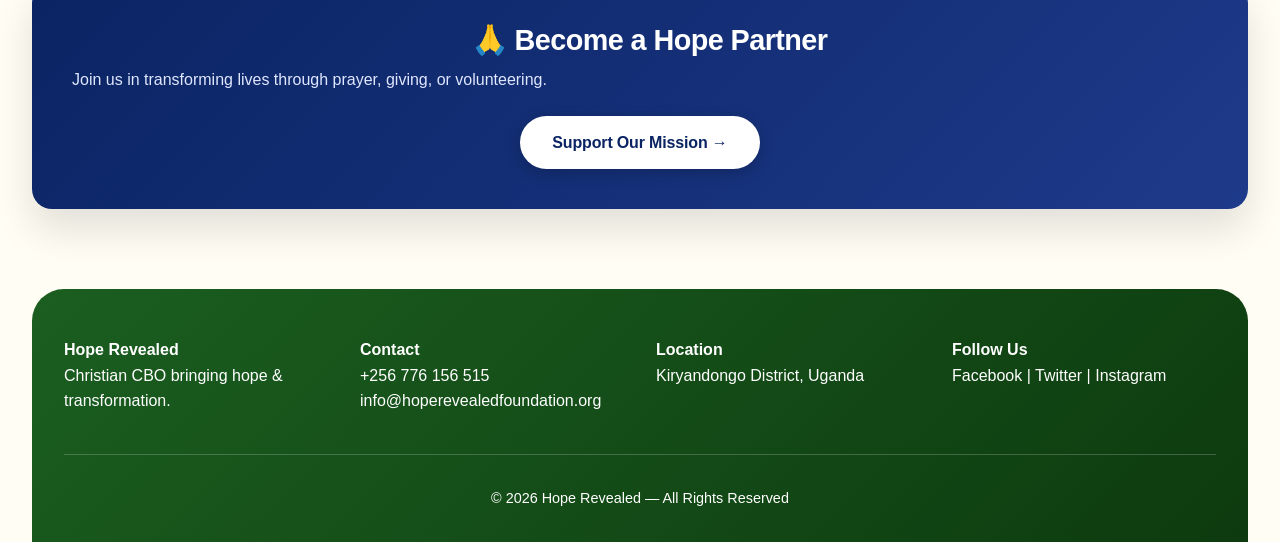
==== commit 1b462698: "Update index.html" ====
--- a/index.html
+++ b/index.html
@@ -7,6 +7,66 @@
   <title>Hope Revealed — Transforming Communities | Home</title>
   <link rel="stylesheet" href="styles.css" />
   <style>
+    /* Override header background to dark blue */
+    header {
+      background: linear-gradient(135deg, #0a2463 0%, #1e3a8a 100%) !important;
+      border-bottom: none !important;
+      box-shadow: 0 4px 20px rgba(0,0,0,0.15);
+    }
+    
+    /* Update header text colors for dark background */
+    header .logo span {
+      color: white !important;
+    }
+    
+    header nav a {
+      color: #e0e7ff !important;
+    }
+    
+    header nav a:hover, header nav a.active {
+      background: var(--red) !important;
+      color: white !important;
+    }
+    
+    header .cta {
+      background: linear-gradient(135deg, var(--red), var(--red-dark)) !important;
+      color: white !important;
+    }
+    
+    .mobile-menu-btn {
+      background: rgba(255,255,255,0.2) !important;
+      color: white !important;
+    }
+    
+    /* Animated blinking text for the headline */
+    .animated-headline {
+      font-size: 2.2rem;
+      margin-bottom: 1rem;
+      border-left: none;
+      padding-left: 0;
+      color: var(--green-dark);
+      animation: gentlePulse 1.8s ease-in-out infinite;
+      display: inline-block;
+    }
+    
+    @keyframes gentlePulse {
+      0%, 100% {
+        opacity: 1;
+        text-shadow: 0 0 0px rgba(46,125,50,0);
+      }
+      50% {
+        opacity: 0.85;
+        text-shadow: 0 0 8px rgba(46,125,50,0.3);
+      }
+    }
+    
+    /* Optional: add a subtle glow effect on hover */
+    .animated-headline:hover {
+      animation: none;
+      color: var(--red);
+      transition: color 0.3s ease;
+    }
+    
     /* Additional homepage refinements that work with styles.css */
     .hero {
       display: grid;
@@ -21,13 +81,18 @@
       position: relative;
       overflow: hidden;
     }
-
-    .hero-content h3 {
-      font-size: 2.2rem;
-      margin-bottom: 1rem;
-      border-left: none;
-      padding-left: 0;
-      color: var(--green-dark);
+    
+    /* Add a decorative element to hero */
+    .hero::before {
+      content: '';
+      position: absolute;
+      top: -50%;
+      right: -20%;
+      width: 300px;
+      height: 300px;
+      background: radial-gradient(circle, rgba(46,125,50,0.03) 0%, transparent 70%);
+      border-radius: 50%;
+      pointer-events: none;
     }
 
     .hero-content p {
@@ -44,6 +109,7 @@
       font-size: 0.75rem;
       margin-bottom: 1rem;
       font-weight: 600;
+      animation: fadeInUp 0.6s ease;
     }
 
     .stats {
@@ -58,6 +124,11 @@
       font-weight: 600;
       font-size: 0.9rem;
       color: var(--text-light);
+      transition: transform 0.3s ease;
+    }
+    
+    .stats div:hover {
+      transform: translateY(-3px);
     }
 
     .stats span {
@@ -98,7 +169,12 @@
       text-align: center;
       box-shadow: var(--shadow-md);
       transition: var(--transition);
-    }
+      animation: fadeInUp 0.5s ease backwards;
+    }
+    
+    .impact-card:nth-child(1) { animation-delay: 0.1s; }
+    .impact-card:nth-child(2) { animation-delay: 0.2s; }
+    .impact-card:nth-child(3) { animation-delay: 0.3s; }
 
     .impact-card:hover {
       transform: translateY(-6px);
@@ -108,6 +184,12 @@
     .impact-icon {
       font-size: 3rem;
       margin-bottom: 1rem;
+      display: inline-block;
+      transition: transform 0.3s ease;
+    }
+    
+    .impact-card:hover .impact-icon {
+      transform: scale(1.1);
     }
 
     .impact-card h4 {
@@ -146,8 +228,39 @@
       border-radius: 18px;
       font-weight: 800;
       line-height: 1.2;
-    }
-
+      transition: transform 0.3s ease;
+    }
+    
+    .event-item:hover .event-date {
+      transform: scale(1.05);
+    }
+
+    /* Animation keyframes */
+    @keyframes fadeInUp {
+      from {
+        opacity: 0;
+        transform: translateY(20px);
+      }
+      to {
+        opacity: 1;
+        transform: translateY(0);
+      }
+    }
+    
+    /* Button enhancements */
+    .actions .primary, .actions .secondary {
+      transition: all 0.3s cubic-bezier(0.2, 0.9, 0.4, 1.1);
+    }
+    
+    .actions .primary:hover, .actions .secondary:hover {
+      transform: translateY(-3px) scale(1.02);
+    }
+    
+    /* Logo styling in dark header */
+    .logo img {
+      filter: brightness(0) invert(1);
+    }
+    
     /* Responsive */
     @media (max-width: 900px) {
       .hero {
@@ -159,7 +272,7 @@
         height: 280px;
       }
       
-      .hero-content h3 {
+      .animated-headline {
         font-size: 1.8rem;
       }
     }
@@ -176,6 +289,10 @@
       .event-item {
         flex-direction: column;
         text-align: center;
+      }
+      
+      .animated-headline {
+        font-size: 1.5rem;
       }
     }
   </style>
@@ -184,7 +301,6 @@
   <div class="wrap">
     <header>
       <a href="index.html" class="logo">
-        <!-- Fixed logo image display - now using img tag for logo.jpeg -->
         <img src="logo.jpeg" alt="Hope Revealed Logo" style="height: 45px; width: auto; border-radius: 10px;">
         <span>Hope Revealed</span>
       </a>
@@ -200,11 +316,11 @@
     </header>
 
     <main>
-      <!-- Hero Section -->
+      <!-- Hero Section with Animated Headline -->
       <section class="hero">
         <div class="hero-content">
-          <span class="badge">Since 2022</span>
-          <h3>Transforming Communities,<br>Empowering Christians</h3>
+          <span class="badge">✨ Since 2022 | Faith in Action ✨</span>
+          <h3 class="animated-headline">Transforming Communities,<br>Empowering Christians</h3>
           <p>
             Recognizing that we — the vision bearers, partners, and stakeholders of Hope Revealed — must unite to champion development and the wellbeing of disadvantaged Christian groups in Kiryandongo and Oyam Districts.
           </p>
@@ -247,7 +363,7 @@
 
       <!-- Upcoming Events -->
       <section class="events">
-        <h3>Upcoming Events</h3>
+        <h3>📅 Upcoming Events</h3>
         <div class="events-list">
           <div class="event-item">
             <div class="event-date">15<br>May</div>
@@ -263,6 +379,13 @@
           </div>
         </div>
       </section>
+      
+      <!-- Call to Action Banner - Additional Engagement -->
+      <div class="cta-banner" style="background: linear-gradient(135deg, #0a2463, #1e3a8a); border-radius: var(--radius); padding: 2.5rem; text-align: center; margin: 2rem 0;">
+        <h3 style="color: white; border-left: none; margin-bottom: 0.5rem;">🙏 Become a Hope Partner</h3>
+        <p style="color: #e0e7ff; margin-bottom: 1.5rem;">Join us in transforming lives through prayer, giving, or volunteering.</p>
+        <a href="donate.html" class="primary" style="background: white; color: #0a2463; box-shadow: 0 4px 15px rgba(0,0,0,0.2);">Support Our Mission →</a>
+      </div>
     </main>
 
     <footer>
@@ -288,7 +411,7 @@
         yearSpan.textContent = new Date().getFullYear();
       }
       
-      // Mobile menu toggle
+      // Mobile menu toggle with enhanced functionality
       const menuBtn = document.getElementById('menuBtn');
       const mainNav = document.getElementById('mainNav');
       if (menuBtn && mainNav && !menuBtn.hasAttribute('data-home-listener')) {
@@ -313,11 +436,55 @@
         });
       }
       
+      // Animate stats counter when they come into view
+      const statNumbers = document.querySelectorAll('.stats span');
+      if (statNumbers.length && !window._statsAnimated) {
+        window._statsAnimated = true;
+        
+        const animateStats = () => {
+          statNumbers.forEach(el => {
+            const rawText = el.innerText;
+            const match = rawText.match(/\d+/);
+            if (match) {
+              const target = parseInt(match[0], 10);
+              if (!isNaN(target) && !el.dataset.animated) {
+                el.dataset.animated = 'true';
+                let current = 0;
+                const increment = Math.ceil(target / 40);
+                const suffix = rawText.replace(/[\d]/g, '');
+                const timer = setInterval(() => {
+                  current += increment;
+                  if (current >= target) {
+                    el.innerText = target + suffix;
+                    clearInterval(timer);
+                  } else {
+                    el.innerText = current + suffix;
+                  }
+                }, 25);
+              }
+            }
+          });
+        };
+        
+        const observer = new IntersectionObserver((entries) => {
+          entries.forEach(entry => {
+            if (entry.isIntersecting) {
+              animateStats();
+              observer.disconnect();
+            }
+          });
+        }, { threshold: 0.3 });
+        
+        const statsSection = document.querySelector('.stats');
+        if (statsSection) observer.observe(statsSection);
+      }
+      
       // Handle logo image error fallback
       const logoImg = document.querySelector('.logo img');
       if (logoImg) {
         logoImg.onerror = function() {
           this.style.display = 'none';
+          this.style.filter = 'none';
           const placeholder = document.createElement('div');
           placeholder.textContent = 'HR';
           placeholder.style.background = 'linear-gradient(135deg, var(--green), var(--green-light))';
@@ -334,6 +501,25 @@
           this.remove();
         };
       }
+      
+      // Add smooth reveal animation for cards on scroll
+      const cards = document.querySelectorAll('.impact-card, .event-item');
+      const cardObserver = new IntersectionObserver((entries) => {
+        entries.forEach(entry => {
+          if (entry.isIntersecting) {
+            entry.target.style.opacity = '1';
+            entry.target.style.transform = 'translateY(0)';
+            cardObserver.unobserve(entry.target);
+          }
+        });
+      }, { threshold: 0.1 });
+      
+      cards.forEach(card => {
+        card.style.opacity = '0';
+        card.style.transform = 'translateY(20px)';
+        card.style.transition = 'opacity 0.5s ease, transform 0.5s ease';
+        cardObserver.observe(card);
+      });
     })();
   </script>
 </body>
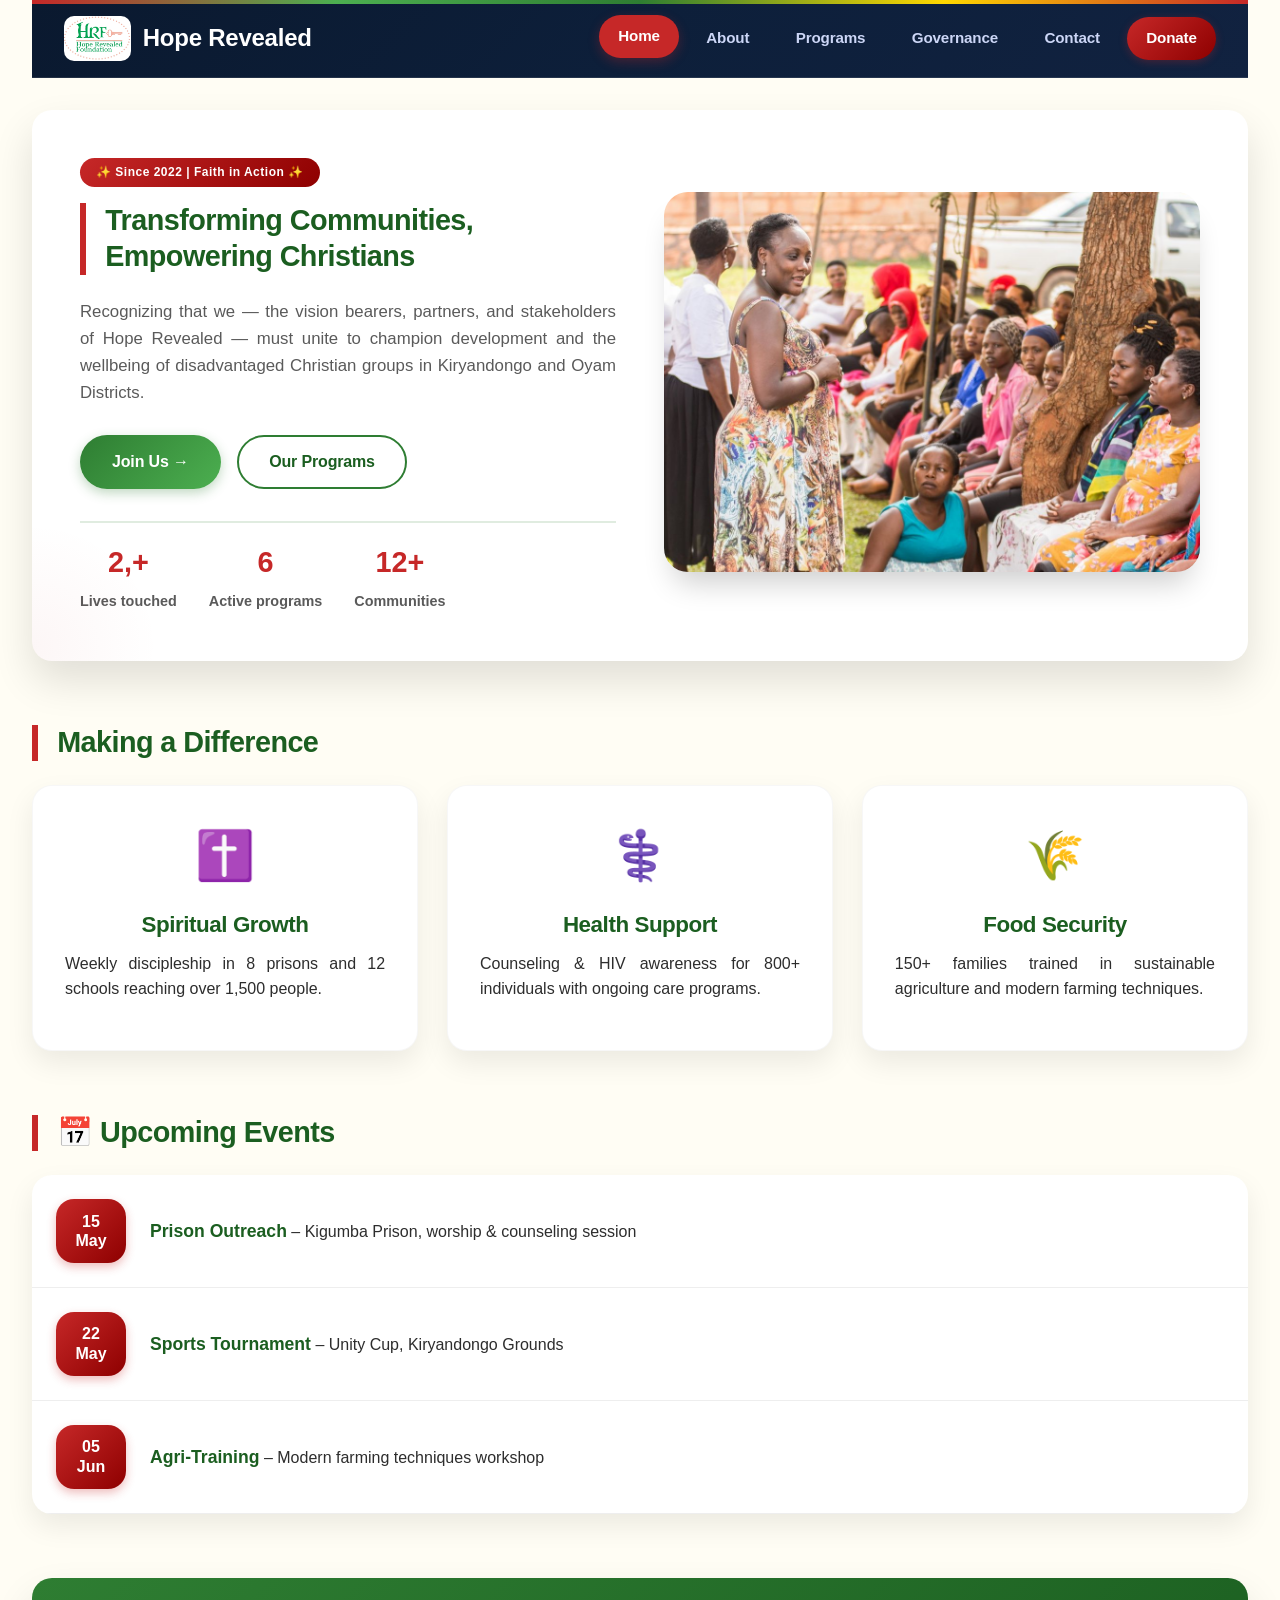
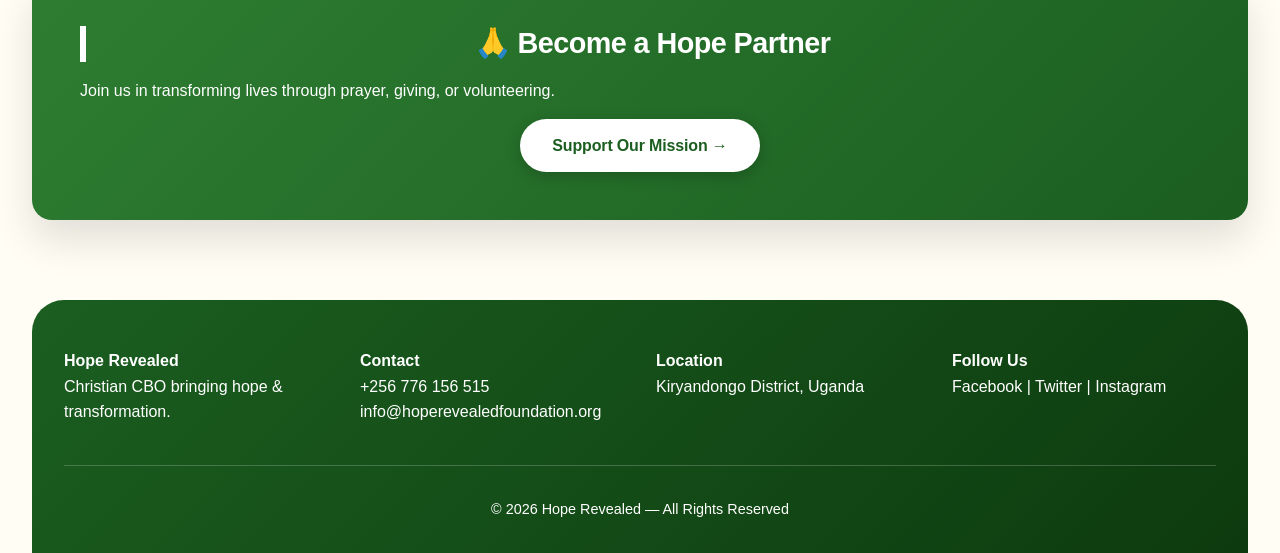
==== commit b1720b71: "Update index.html" ====
--- a/index.html
+++ b/index.html
@@ -7,44 +7,10 @@
   <title>Hope Revealed — Transforming Communities | Home</title>
   <link rel="stylesheet" href="styles.css" />
   <style>
-    /* Override header background to dark blue */
-    header {
-      background: linear-gradient(135deg, #0a2463 0%, #1e3a8a 100%) !important;
-      border-bottom: none !important;
-      box-shadow: 0 4px 20px rgba(0,0,0,0.15);
-    }
-    
-    /* Update header text colors for dark background */
-    header .logo span {
-      color: white !important;
-    }
-    
-    header nav a {
-      color: #e0e7ff !important;
-    }
-    
-    header nav a:hover, header nav a.active {
-      background: var(--red) !important;
-      color: white !important;
-    }
-    
-    header .cta {
-      background: linear-gradient(135deg, var(--red), var(--red-dark)) !important;
-      color: white !important;
-    }
-    
-    .mobile-menu-btn {
-      background: rgba(255,255,255,0.2) !important;
-      color: white !important;
-    }
+    /* Only keep essential homepage-specific animations that don't conflict with styles.css */
     
     /* Animated blinking text for the headline */
     .animated-headline {
-      font-size: 2.2rem;
-      margin-bottom: 1rem;
-      border-left: none;
-      padding-left: 0;
-      color: var(--green-dark);
       animation: gentlePulse 1.8s ease-in-out infinite;
       display: inline-block;
     }
@@ -60,14 +26,7 @@
       }
     }
     
-    /* Optional: add a subtle glow effect on hover */
-    .animated-headline:hover {
-      animation: none;
-      color: var(--red);
-      transition: color 0.3s ease;
-    }
-    
-    /* Additional homepage refinements that work with styles.css */
+    /* Hero section refinements */
     .hero {
       display: grid;
       grid-template-columns: 1fr 1fr;
@@ -82,7 +41,6 @@
       overflow: hidden;
     }
     
-    /* Add a decorative element to hero */
     .hero::before {
       content: '';
       position: absolute;
@@ -95,11 +53,6 @@
       pointer-events: none;
     }
 
-    .hero-content p {
-      margin-bottom: 1.8rem;
-      line-height: 1.6;
-    }
-
     .badge {
       display: inline-block;
       background: linear-gradient(135deg, var(--red), var(--red-dark));
@@ -192,12 +145,6 @@
       transform: scale(1.1);
     }
 
-    .impact-card h4 {
-      font-size: 1.3rem;
-      margin-bottom: 0.75rem;
-      color: var(--green-dark);
-    }
-
     .events-list {
       background: var(--card);
       border-radius: var(--radius);
@@ -254,11 +201,6 @@
     
     .actions .primary:hover, .actions .secondary:hover {
       transform: translateY(-3px) scale(1.02);
-    }
-    
-    /* Logo styling in dark header */
-    .logo img {
-      filter: brightness(0) invert(1);
     }
     
     /* Responsive */
@@ -380,11 +322,11 @@
         </div>
       </section>
       
-      <!-- Call to Action Banner - Additional Engagement -->
-      <div class="cta-banner" style="background: linear-gradient(135deg, #0a2463, #1e3a8a); border-radius: var(--radius); padding: 2.5rem; text-align: center; margin: 2rem 0;">
-        <h3 style="color: white; border-left: none; margin-bottom: 0.5rem;">🙏 Become a Hope Partner</h3>
-        <p style="color: #e0e7ff; margin-bottom: 1.5rem;">Join us in transforming lives through prayer, giving, or volunteering.</p>
-        <a href="donate.html" class="primary" style="background: white; color: #0a2463; box-shadow: 0 4px 15px rgba(0,0,0,0.2);">Support Our Mission →</a>
+      <!-- Call to Action Banner -->
+      <div class="cta-banner">
+        <h3>🙏 Become a Hope Partner</h3>
+        <p>Join us in transforming lives through prayer, giving, or volunteering.</p>
+        <a href="donate.html" class="primary" style="background: white; color: var(--green-dark); box-shadow: 0 4px 15px rgba(0,0,0,0.2);">Support Our Mission →</a>
       </div>
     </main>
 
@@ -411,7 +353,7 @@
         yearSpan.textContent = new Date().getFullYear();
       }
       
-      // Mobile menu toggle with enhanced functionality
+      // Mobile menu toggle
       const menuBtn = document.getElementById('menuBtn');
       const mainNav = document.getElementById('mainNav');
       if (menuBtn && mainNav && !menuBtn.hasAttribute('data-home-listener')) {
@@ -425,7 +367,6 @@
           document.body.style.overflow = isExpanded ? 'hidden' : '';
         });
         
-        // Close mobile menu when clicking outside
         document.addEventListener('click', (e) => {
           if (mainNav.classList.contains('show') && !mainNav.contains(e.target) && !menuBtn.contains(e.target)) {
             mainNav.classList.remove('show');
@@ -436,7 +377,7 @@
         });
       }
       
-      // Animate stats counter when they come into view
+      // Animate stats counter
       const statNumbers = document.querySelectorAll('.stats span');
       if (statNumbers.length && !window._statsAnimated) {
         window._statsAnimated = true;
@@ -479,12 +420,11 @@
         if (statsSection) observer.observe(statsSection);
       }
       
-      // Handle logo image error fallback
+      // Logo image error fallback
       const logoImg = document.querySelector('.logo img');
       if (logoImg) {
         logoImg.onerror = function() {
           this.style.display = 'none';
-          this.style.filter = 'none';
           const placeholder = document.createElement('div');
           placeholder.textContent = 'HR';
           placeholder.style.background = 'linear-gradient(135deg, var(--green), var(--green-light))';
@@ -502,7 +442,7 @@
         };
       }
       
-      // Add smooth reveal animation for cards on scroll
+      // Smooth reveal for cards
       const cards = document.querySelectorAll('.impact-card, .event-item');
       const cardObserver = new IntersectionObserver((entries) => {
         entries.forEach(entry => {
--- a/styles.css
+++ b/styles.css
@@ -16,6 +16,8 @@
   --shadow-md: 0 12px 28px rgba(0,0,0,0.08);
   --shadow-lg: 0 20px 40px rgba(0,0,0,0.12);
   --transition: all 0.3s cubic-bezier(0.2, 0.9, 0.4, 1.1);
+  --dark-blue: #0a192f;
+  --dark-blue-light: #112240;
 }
 
 * {
@@ -104,7 +106,7 @@
   text-align: justify;
 }
 
-/* Header - Enhanced Banner Visibility */
+/* Header - Dark Blue Theme (Navy) */
 header {
   display: flex;
   justify-content: space-between;
@@ -112,17 +114,16 @@
   padding: 1rem 2rem;
   flex-wrap: wrap;
   gap: 1rem;
-  background: rgba(255, 253, 244, 0.98);
-  backdrop-filter: blur(8px);
+  background: linear-gradient(135deg, #0a192f 0%, #0d1f3a 50%, #112240 100%);
   position: sticky;
   top: 0;
   z-index: 1000;
   transition: var(--transition);
-  border-bottom: 1px solid rgba(46, 125, 50, 0.2);
-  box-shadow: 0 2px 20px rgba(0,0,0,0.06);
-}
-
-/* Improved banner strip on the head - prominent but elegant */
+  border-bottom: 1px solid rgba(255,255,255,0.1);
+  box-shadow: 0 4px 20px rgba(0,0,0,0.2);
+}
+
+/* Colorful banner strip on top of header */
 header::before {
   content: '';
   position: absolute;
@@ -130,7 +131,7 @@
   left: 0;
   right: 0;
   height: 4px;
-  background: linear-gradient(90deg, var(--red), var(--green-light), var(--green), var(--red));
+  background: linear-gradient(90deg, var(--red), var(--green-light), var(--green), #ffd700, var(--red));
   z-index: 1001;
 }
 
@@ -140,7 +141,7 @@
   gap: 0.75rem;
   font-weight: 700;
   font-size: 1.5rem;
-  color: var(--green-dark);
+  color: white;
   text-decoration: none;
   transition: var(--transition);
 }
@@ -149,6 +150,15 @@
   transform: scale(1.02);
 }
 
+/* Logo image - NO filter so it shows properly */
+.logo img {
+  height: 45px;
+  width: auto;
+  border-radius: 10px;
+  object-fit: contain;
+}
+
+/* Fallback logo div when image missing */
 .logo div {
   background: linear-gradient(135deg, var(--green), var(--green-light));
   color: white;
@@ -156,6 +166,10 @@
   border-radius: 16px;
   font-size: 1.3rem;
   box-shadow: var(--shadow-sm);
+}
+
+.logo span {
+  color: white;
 }
 
 nav {
@@ -167,7 +181,7 @@
 
 nav a {
   text-decoration: none;
-  color: var(--green-dark);
+  color: #ccd6f6;
   font-weight: 600;
   padding: 0.6rem 1.2rem;
   border-radius: 40px;
@@ -190,13 +204,35 @@
 
 .mobile-menu-btn {
   display: none;
-  background: var(--green);
+  background: rgba(255,255,255,0.15);
   border: none;
   font-size: 1.8rem;
   cursor: pointer;
   color: white;
   padding: 0.5rem 1rem;
   border-radius: 12px;
+  transition: var(--transition);
+}
+
+.mobile-menu-btn:hover {
+  background: rgba(255,255,255,0.25);
+}
+
+/* Animated Headline Style */
+.animated-headline {
+  animation: gentlePulse 1.8s ease-in-out infinite;
+  display: inline-block;
+}
+
+@keyframes gentlePulse {
+  0%, 100% {
+    opacity: 1;
+    text-shadow: 0 0 0px rgba(46,125,50,0);
+  }
+  50% {
+    opacity: 0.85;
+    text-shadow: 0 0 8px rgba(46,125,50,0.3);
+  }
 }
 
 /* Hero Section - Enhanced Graphics */
@@ -372,10 +408,6 @@
   font-size: 3rem;
   margin-bottom: 1rem;
   display: inline-block;
-  background: linear-gradient(135deg, var(--green-light), var(--green));
-  -webkit-background-clip: text;
-  background-clip: text;
-  color: transparent;
 }
 
 .impact-card h4 {
@@ -387,6 +419,44 @@
 
 .impact-card p {
   text-align: center;
+}
+
+/* Programs */
+.programs {
+  display: grid;
+  grid-template-columns: repeat(auto-fit, minmax(300px,1fr));
+  gap: 24px;
+}
+
+.program {
+  background: white;
+  border-left: 5px solid var(--green);
+  border-radius: var(--radius);
+  overflow: hidden;
+  box-shadow: 0 4px 12px rgba(0,0,0,0.08);
+  transition: var(--transition);
+}
+
+.program:hover {
+  transform: translateY(-4px);
+  box-shadow: var(--shadow-lg);
+}
+
+.program img {
+  width: 100%;
+  height: 200px;
+  object-fit: cover;
+}
+
+.program h4 {
+  margin: 1rem 1rem 0.5rem;
+  color: var(--green-dark);
+}
+
+.program p {
+  margin: 0 1rem 1.2rem 1rem;
+  color: var(--text-light);
+  text-align: justify;
 }
 
 /* Events List */
@@ -430,44 +500,6 @@
 
 .event-detail p {
   text-align: left;
-}
-
-/* Programs */
-.programs {
-  display: grid;
-  grid-template-columns: repeat(auto-fit, minmax(300px,1fr));
-  gap: 24px;
-}
-
-.program {
-  background: white;
-  border-left: 5px solid var(--green);
-  border-radius: var(--radius);
-  overflow: hidden;
-  box-shadow: 0 4px 12px rgba(0,0,0,0.08);
-  transition: var(--transition);
-}
-
-.program:hover {
-  transform: translateY(-4px);
-  box-shadow: var(--shadow-lg);
-}
-
-.program img {
-  width: 100%;
-  height: 200px;
-  object-fit: cover;
-}
-
-.program h4 {
-  margin: 1rem 1rem 0.5rem;
-  color: var(--green-dark);
-}
-
-.program p {
-  margin: 0 1rem 1.2rem 1rem;
-  color: var(--text-light);
-  text-align: justify;
 }
 
 /* Governance & Leadership */
@@ -517,7 +549,7 @@
   font-size: 1rem;
 }
 
-/* Contact Page - Enhanced */
+/* Contact Page */
 .contact-page-grid {
   display: grid;
   grid-template-columns: 1fr 1fr;
@@ -536,17 +568,19 @@
   width: 100%;
   padding: 0.9rem 1rem;
   margin-bottom: 1.2rem;
-  border: 1px solid #e0e0e0;
+  border: 1.5px solid #e2e0d6;
   border-radius: 14px;
-  font-family: 'Inter', sans-serif;
+  font-family: 'Inter', system-ui, sans-serif;
   font-size: 1rem;
   transition: var(--transition);
+  background: #fefefe;
 }
 
 form input:focus, form select:focus, form textarea:focus {
   outline: none;
   border-color: var(--green);
   box-shadow: 0 0 0 3px rgba(46,125,50,0.1);
+  background: white;
 }
 
 form button {
@@ -583,11 +617,18 @@
 
 .map-placeholder {
   background: linear-gradient(135deg, #f5f5ee, #ecece3);
-  padding: 1.5rem;
+  padding: 1.2rem;
   text-align: center;
   border-radius: 16px;
-  margin-top: 1.5rem;
+  margin-top: 1.8rem;
   font-weight: 500;
+  cursor: pointer;
+  transition: var(--transition);
+}
+
+.map-placeholder:hover {
+  background: linear-gradient(135deg, #e8e8dd, #e0e0d3);
+  transform: scale(1.01);
 }
 
 /* FAQ Section */
@@ -602,16 +643,19 @@
   border-radius: var(--radius-sm);
   cursor: pointer;
   transition: var(--transition);
+  border: 1px solid rgba(0,0,0,0.03);
 }
 
 details:hover {
   box-shadow: var(--shadow-sm);
+  border-color: var(--green-light);
 }
 
 summary {
   font-weight: 700;
   color: var(--green-dark);
   padding: 0.5rem 0;
+  font-size: 1.05rem;
 }
 
 details p {
@@ -662,6 +706,11 @@
   transform: translateY(-2px);
 }
 
+.donate-amt.active-amount {
+  background: var(--red);
+  color: white;
+}
+
 .donor-details input {
   margin: 0.8rem 0;
 }
@@ -838,7 +887,7 @@
   border-radius: 18px;
 }
 
-/* Responsive - Improved */
+/* Mobile Responsive */
 @media (max-width: 900px) {
   .wrap {
     padding: 0 20px;
@@ -875,12 +924,18 @@
     width: 100%;
     flex-direction: column;
     align-items: center;
-    background: var(--cream);
+    background: linear-gradient(135deg, #0a192f 0%, #112240 100%);
     padding: 1rem;
     border-radius: var(--radius-sm);
     box-shadow: var(--shadow-md);
   }
   
+  nav a {
+    color: #ccd6f6 !important;
+    width: 100%;
+    text-align: center;
+  }
+  
   nav.show {
     display: flex;
   }
@@ -939,6 +994,14 @@
   .slide img {
     height: 200px;
   }
+  
+  .logo span {
+    font-size: 1rem;
+  }
+  
+  .logo img {
+    height: 35px;
+  }
 }
 
 /* Additional alignment fixes */
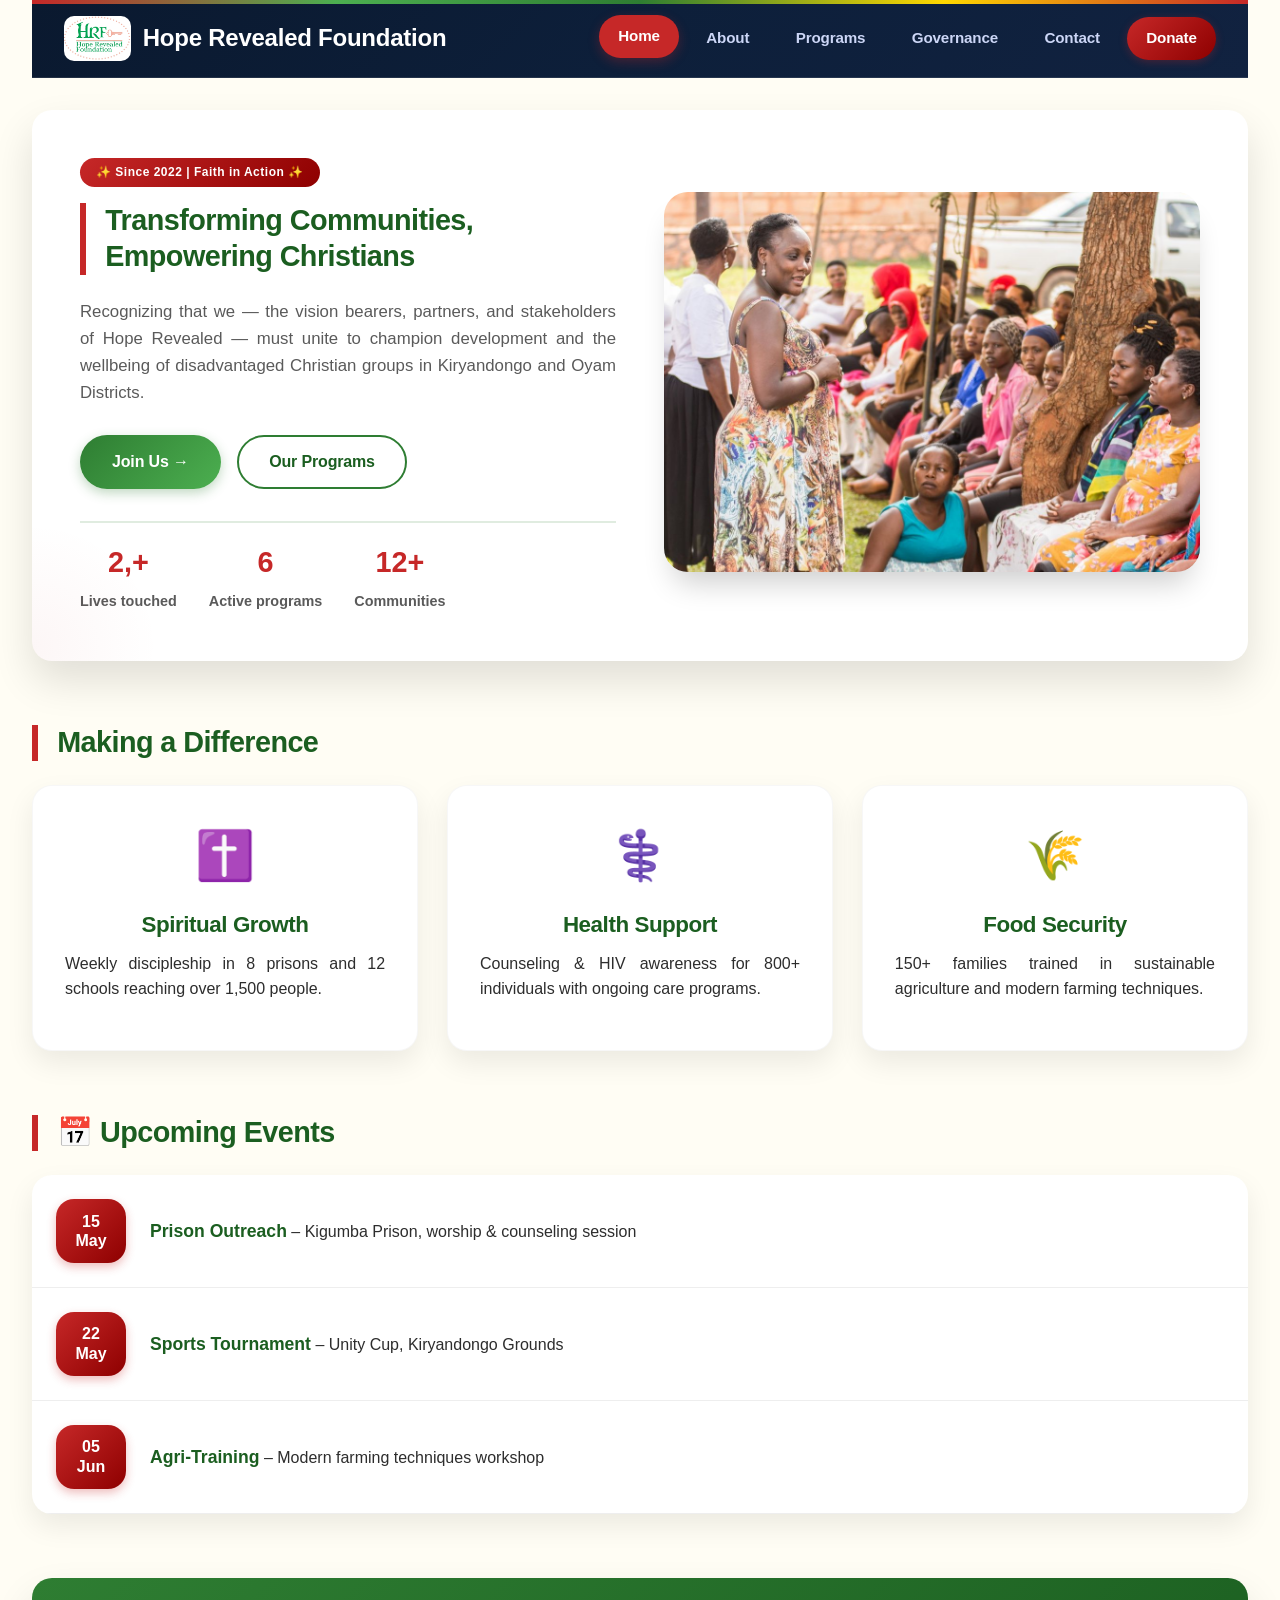
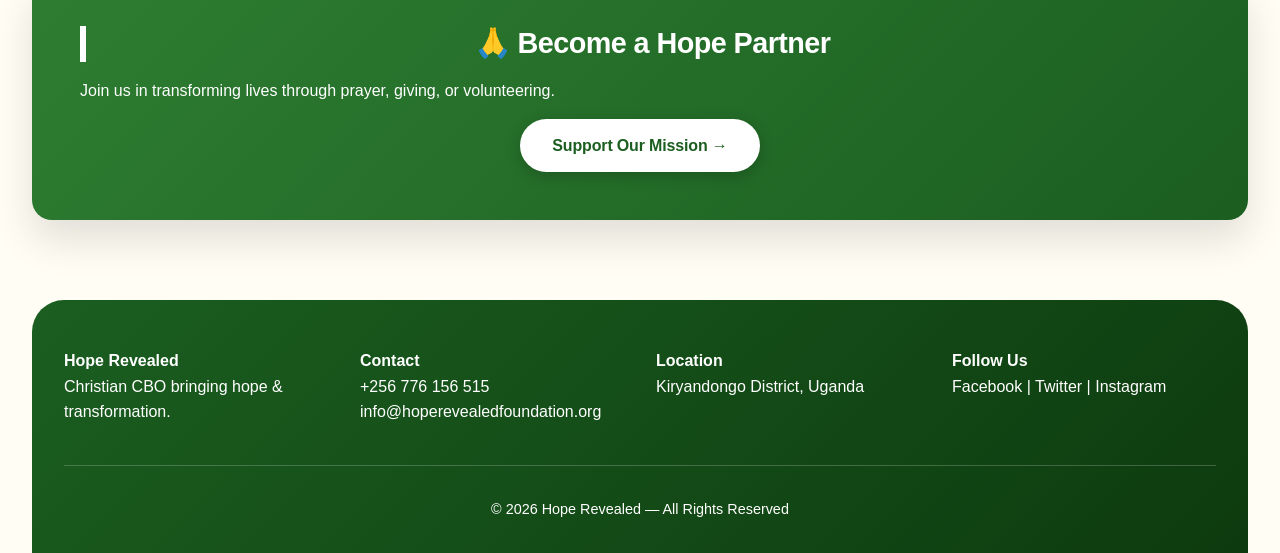
==== commit 13f52659: "Update index.html" ====
--- a/index.html
+++ b/index.html
@@ -244,7 +244,7 @@
     <header>
       <a href="index.html" class="logo">
         <img src="logo.jpeg" alt="Hope Revealed Logo" style="height: 45px; width: auto; border-radius: 10px;">
-        <span>Hope Revealed</span>
+        <span>Hope Revealed Foundation</span>
       </a>
       <nav id="mainNav">
         <a href="index.html" class="active">Home</a>
